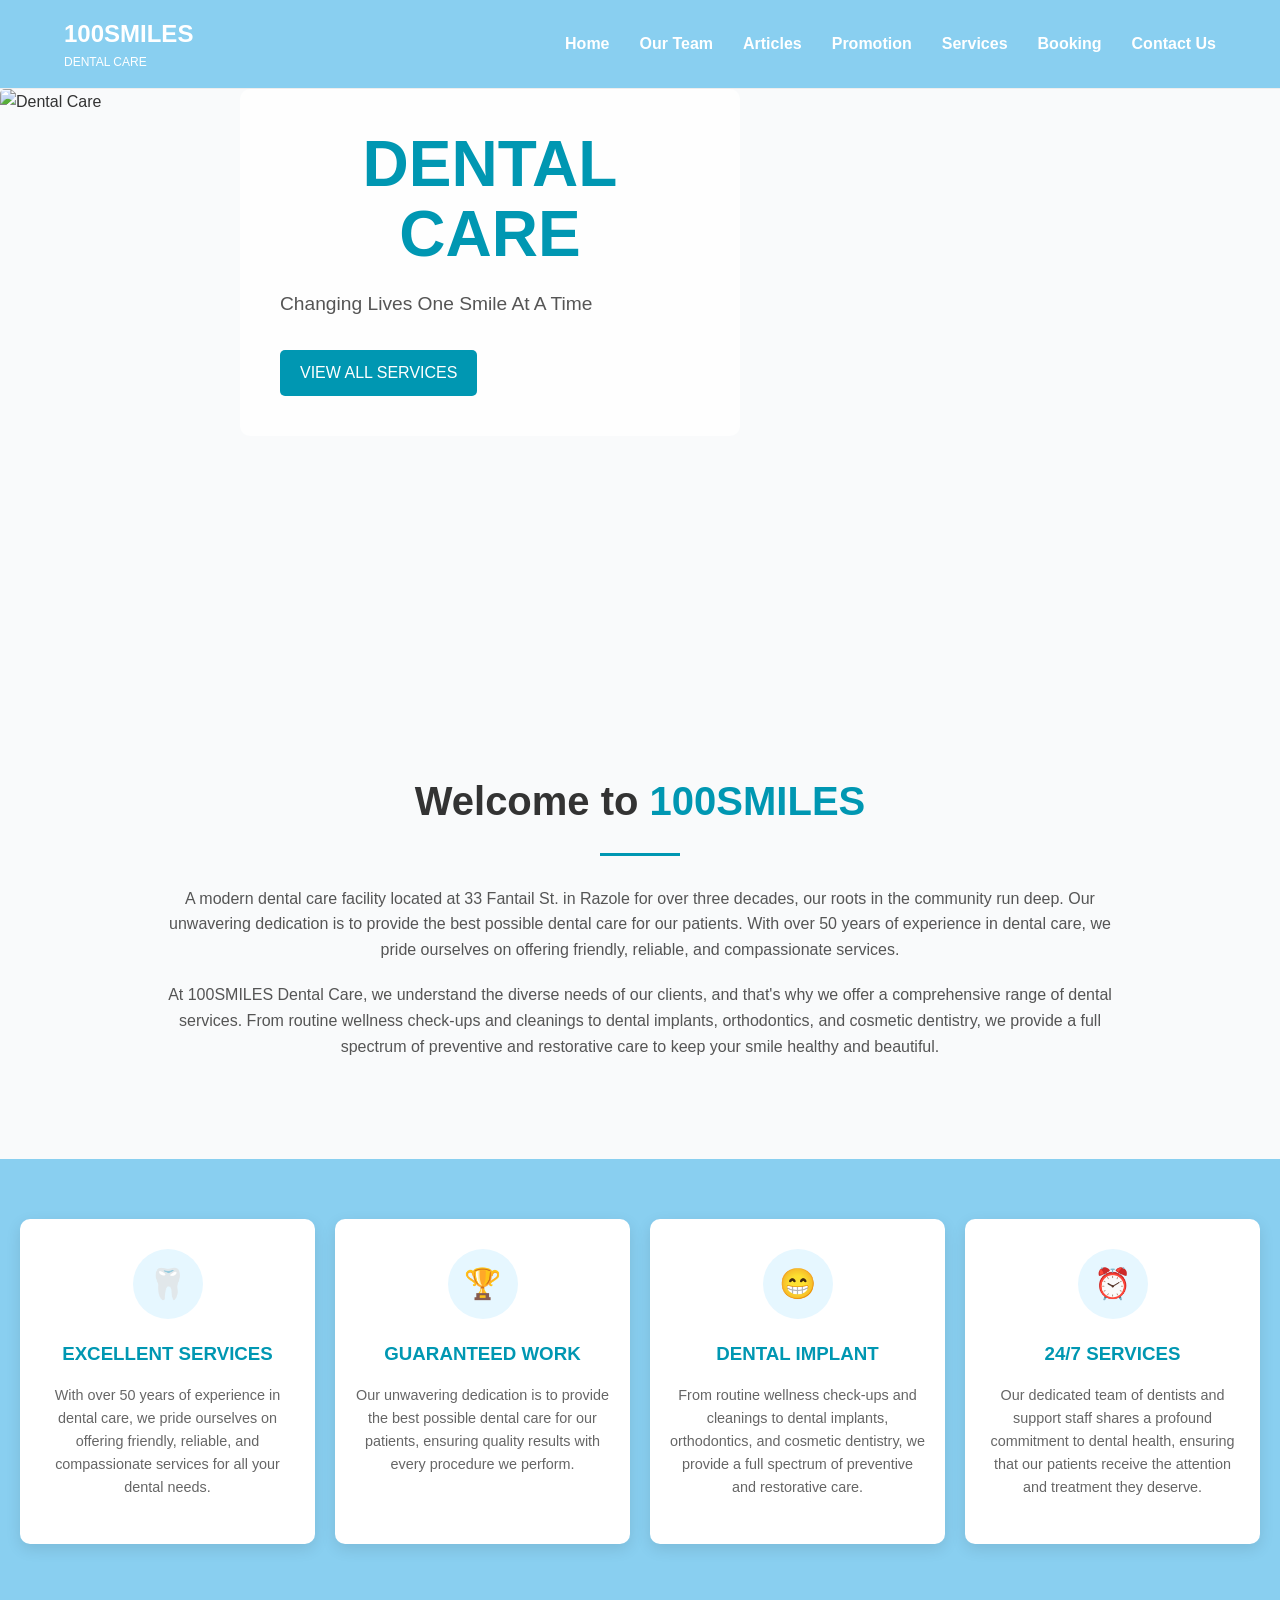
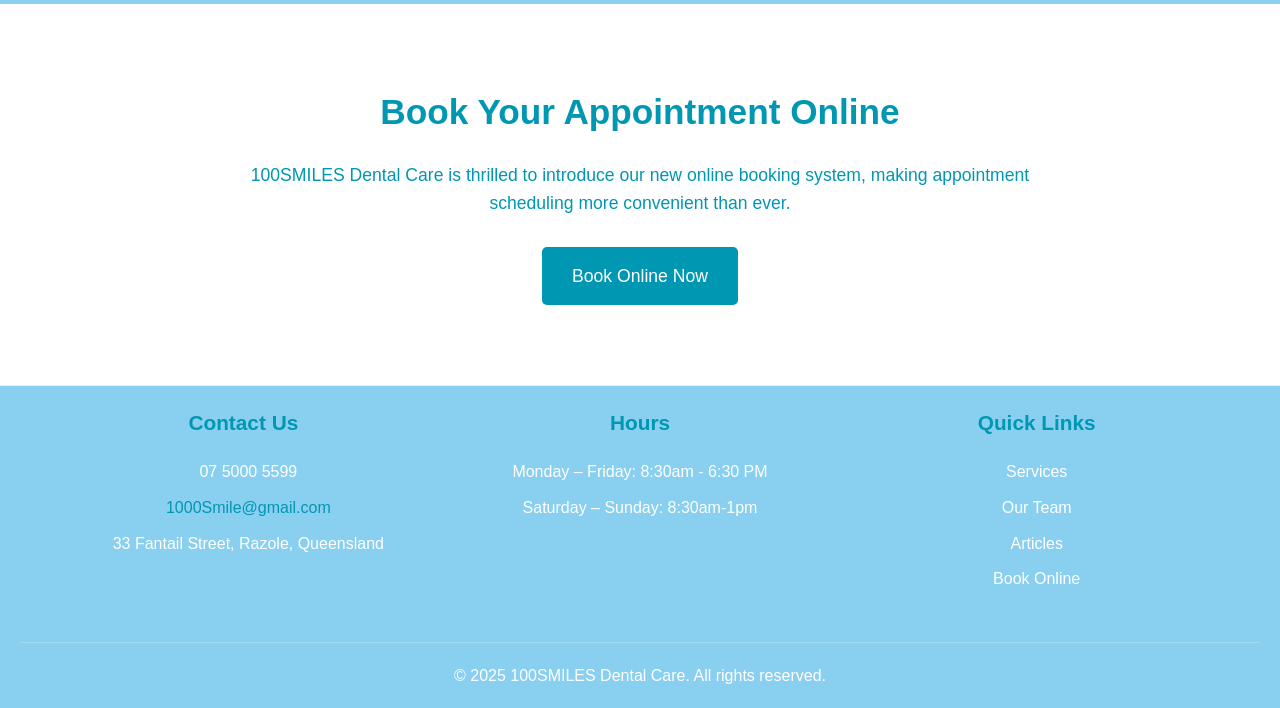
==== index.html @ 525a728b "Add files via upload" ====
<!DOCTYPE html>
<html lang="en">

<head>
    <meta charset="UTF-8">
    <meta name="viewport" content="width=device-width, initial-scale=1.0">
    <title>100SMILES Dental Care</title>
    <link rel="stylesheet" href="./CSS/styles.css">
    <script src="./Java/script.js" defer></script>
</head>

<body>

    <header>
        <nav class="main-nav">
            <div class="logo">
                <h2>100SMILES</h2>
                <p>DENTAL CARE</p>
            </div>
            <ul class="nav-links">
                <li><a href="index.html">Home</a></li>
                <li><a href="team.html">Our Team</a></li>
                <li><a href="articles.html">Articles</a></li>
                <li><a href="promotion.html">Promotion</a></li>
                <li><a href="services.html">Services</a></li>
                <li><a href="booking.html">Booking</a></li>
                <li><a href="contact.html">Contact Us</a></li>
            </ul>
            <div class="hamburger">
                <span></span>
                <span></span>
                <span></span>
            </div>
        </nav>


        <div class="mobile-menu">
            <ul>
                <li><a href="index.html">Home</a></li>
                <li><a href="team.html">Our Team</a></li>
                <li><a href="articles.html">Articles</a></li>
                <li><a href="promotion.html">Promotion</a></li>
                <li><a href="services.html">Services</a></li>
                <li><a href="booking.html">Booking</a></li>
                <li><a href="contact.html">Contact Us</a></li>
            </ul>
        </div>


        <div class="overlay"></div>
    </header>


    <section class="hero">
        <div class="hero-image">
            <img src="./Images/Images/homepage.jpeg" alt="Dental Care">
        </div>
        <div class="hero-content">
            <div class="hero-text">
                <h2>DENTAL<br>CARE</h2>
                <p>Changing Lives One Smile At A Time</p>
                <a href="services.html" class="btn">VIEW ALL SERVICES</a>
            </div>
        </div>
    </section>

    <section class="welcome">
        <h2>Welcome to <span>100SMILES</span></h2>
        <div class="divider"></div>
        <p>A modern dental care facility located at 33 Fantail St. in Razole for over three decades, our roots in the
            community run deep. Our unwavering dedication is to provide the best possible dental care for our patients.
            With over 50 years of experience in dental care, we pride ourselves on offering friendly, reliable, and
            compassionate services.</p>
        <p>At 100SMILES Dental Care, we understand the diverse needs of our clients, and that's why we offer a
            comprehensive range of dental services. From routine wellness check-ups and cleanings to dental implants,
            orthodontics, and cosmetic dentistry, we provide a full spectrum of preventive and restorative care to keep
            your smile healthy and beautiful.</p>
    </section>


    <section class="services">
        <div class="service-box">
            <div class="icon-container">
                <span class="unicode-icon">🦷</span>
            </div>
            <h3>EXCELLENT SERVICES</h3>
            <p>With over 50 years of experience in dental care, we pride ourselves on offering friendly, reliable, and
                compassionate services for all your dental needs.</p>
        </div>
        <div class="service-box">
            <div class="icon-container">
                <span class="unicode-icon">🏆</span>
            </div>
            <h3>GUARANTEED WORK</h3>
            <p>Our unwavering dedication is to provide the best possible dental care for our patients, ensuring quality
                results with every procedure we perform.</p>
        </div>
        <div class="service-box">
            <div class="icon-container">
                <span class="unicode-icon">😁</span>
            </div>
            <h3>DENTAL IMPLANT</h3>
            <p>From routine wellness check-ups and cleanings to dental implants, orthodontics, and cosmetic dentistry,
                we provide a full spectrum of preventive and restorative care.</p>
        </div>
        <div class="service-box">
            <div class="icon-container">
                <span class="unicode-icon">⏰</span>
            </div>
            <h3>24/7 SERVICES</h3>
            <p>Our dedicated team of dentists and support staff shares a profound commitment to dental health, ensuring
                that our patients receive the attention and treatment they deserve.</p>
        </div>
    </section>



    <section class="cta">
        <h2>Book Your Appointment Online</h2>
        <p>100SMILES Dental Care is thrilled to introduce our new online booking system, making appointment scheduling
            more convenient than ever.</p>
        <a href="booking.html" class="btn cta-btn">Book Online Now</a>
    </section>


    <footer>
        <div class="footer-content">
            <div class="contact-info">
                <h3>Contact Us</h3>
                <p><span class="unicode-icon"></span> 07 5000 5599</p>
                <p><span class="unicode-icon"></span> <a href="/cdn-cgi/l/email-protection" class="__cf_email__"
                        data-cfemail="5233363f3b3c12636262213f3b3e372136373c26333e313320377c313d3f7c3327">1000Smile@gmail.com</a>
                </p>
                <p><span class="unicode-icon"></span> 33 Fantail Street, Razole, Queensland</p>
            </div>
            <div class="hours">
                <h3>Hours</h3>
                <p>Monday – Friday: 8:30am - 6:30 PM</p>
                <p>Saturday – Sunday: 8:30am-1pm</p>
            </div>
            <div class="quick-links">
                <h3>Quick Links</h3>
                <ul>
                    <li><a href="services.html">Services</a></li>
                    <li><a href="team.html">Our Team</a></li>
                    <li><a href="articles.html">Articles</a></li>
                    <li><a href="booking.html">Book Online</a></li>
                </ul>
            </div>
        </div>
        <div class="copyright">
            <p>&copy; 2025 100SMILES Dental Care. All rights reserved.</p>
        </div>
    </footer>
    <script data-cfasync="false" src="/cdn-cgi/scripts/5c5dd728/cloudflare-static/email-decode.min.js"></script>
</body>

</html>
---- CSS/styles.css ----
/* Global Styles */
* {
    margin: 0;
    padding: 0;
    box-sizing: border-box;
    font-family: "Arial", sans-serif;
}

body {
    line-height: 1.6;
    color: #333;
    background-color: #f9fafb;
    min-height: 100vh;
    display: flex;
    flex-direction: column;
}

main {
    flex: 1;
    padding: 20px;
}

.container {
    max-width: 1200px;
    margin: 0 auto;
    padding: 0 20px;
}

a {
    text-decoration: none;
    color: #0097b2;
    transition: color 0.3s ease;
}

a:hover {
    color: #006d80;
}

h1,
h2,
h3,
h4,
h5,
h6 {
    margin-bottom: 15px;
    color: #0097b2;
    text-align: center;
}

p {
    margin-bottom: 15px;
}

ul {
    list-style-type: none;
}

img {
    max-width: 100%;
    height: auto;
    border-radius: 5px;
}

/* Navigation */
.main-nav {
    display: flex;
    justify-content: space-between;
    align-items: center;
    padding: 15px 5%;
    border-bottom: 1px solid #eee;
    background-color: #89cff0;
    position: relative;
}

.logo {
    display: flex;
    flex-direction: column;
    align-items: flex-start;
}

.logo h2 {
    font-size: 24px;
    margin-bottom: 0;
    color: white;
}

.logo p {
    font-size: 12px;
    margin-bottom: 0;
    color: white;
}

.nav-links {
    display: flex;
}

.nav-links li {
    margin-left: 30px;
}

.nav-links a {
    color: white;
    font-weight: 500;
    transition: color 0.3s;
    font-weight: bolder;
}

.nav-links a:hover,
.nav-links a.active {
    color: #033f63;
}

/* Hamburger Menu */
.hamburger {
    display: none;
    cursor: pointer;
    width: 30px;
    height: 20px;
    position: relative;
    z-index: 100;
}

.hamburger span {
    display: block;
    position: absolute;
    height: 3px;
    width: 100%;
    background: white;
    border-radius: 3px;
    opacity: 1;
    left: 0;
    transform: rotate(0deg);
    transition: .25s ease-in-out;
}

.hamburger span:nth-child(1) {
    top: 0px;
}

.hamburger span:nth-child(2) {
    top: 8px;
}

.hamburger span:nth-child(3) {
    top: 16px;
}

.hamburger.open span:nth-child(1) {
    top: 8px;
    transform: rotate(135deg);
}

.hamburger.open span:nth-child(2) {
    opacity: 0;
    left: -60px;
}

.hamburger.open span:nth-child(3) {
    top: 8px;
    transform: rotate(-135deg);
}

/* Mobile Menu */
.mobile-menu {
    position: fixed;
    top: 0;
    right: -100%;
    width: 80%;
    max-width: 300px;
    height: 100%;
    background-color: #89cff0;
    z-index: 99;
    padding-top: 70px;
    transition: right 0.3s ease-in-out;
    box-shadow: -5px 0 15px rgba(0, 0, 0, 0.1);
    overflow-y: auto;
}

.mobile-menu.open {
    right: 0;
}

.mobile-menu ul {
    display: flex;
    flex-direction: column;
    padding: 20px;
}

.mobile-menu li {
    margin: 15px 0;
}

.mobile-menu a {
    color: white;
    font-size: 18px;
    font-weight: 500;
    display: block;
    padding: 10px 0;
    border-bottom: 1px solid rgba(255, 255, 255, 0.2);
}

.mobile-menu a:hover,
.mobile-menu a.active {
    color: #033f63;
}

.overlay {
    position: fixed;
    top: 0;
    left: 0;
    width: 100%;
    height: 100%;
    background-color: rgba(0, 0, 0, 0.5);
    z-index: 98;
    display: none;
}

.overlay.open {
    display: block;
}

/* Footer */
footer {
    text-align: center;
    padding: 20px;
    background-color: #89cff0;
    border-top: 1px solid #eee;
}

footer p {
    margin-bottom: 0;
    color: white;
}

/* Buttons */
.btn,
.cta-button,
.book-btn,
.schedule-btn,
.book-online-btn,
.primary-btn,
.secondary-btn,
.submit-btn,
.close-success-btn {
    display: inline-block;
    background-color: #0097b2;
    color: white;
    padding: 10px 20px;
    border-radius: 5px;
    font-weight: 500;
    transition: background-color 0.3s, color 0.3s;
    cursor: pointer;
    text-decoration: none;
}

.btn:hover,
.cta-button:hover,
.book-btn:hover,
.schedule-btn:hover,
.book-online-btn:hover,
.primary-btn:hover,
.submit-btn:hover,
.close-success-btn:hover {
    background-color: #006d80;
    color: white;
}

.btn-secondary,
.secondary-btn {
    background-color: white;
    color: #0097b2;
    border: 1px solid #0097b2;
}

.btn-secondary:hover,
.secondary-btn:hover {
    background-color: #f0f9fb;
}

/* Hero Sections */
.hero-section {
    background-color: #1e2a3a;
    color: white;
    padding: 80px 20px;
    text-align: center;
    position: relative;
}

.hero-content {
    max-width: 800px;
    margin: 0 auto;
}

.hero-content h1 {
    font-size: 36px;
    margin-bottom: 20px;
    color: white;
}

.special-offer {
    font-size: 18px;
    margin-bottom: 30px;
}

/* Hero with Image */
.hero {
    position: relative;
    width: 100%;
    height: 600px;
    overflow: hidden;
}

.hero-image {
    position: absolute;
    top: 0;
    left: 0;
    width: 100%;
    height: 100%;
    z-index: 1;
}

.hero-image img {
    width: 100%;
    height: 100%;
    object-fit: cover;
}

.hero-overlay {
    position: absolute;
    top: 0;
    left: 0;
    width: 100%;
    height: 100%;
    background: linear-gradient(to right, rgba(42, 118, 153, 0.7), rgba(42, 118, 153, 0.7));
    z-index: 2;
    display: flex;
    align-items: center;
}

.hero-text {
    background-color: rgba(255, 255, 255, 0.8);
    padding: 40px;
    border-radius: 10px;
    max-width: 500px;
}

.hero-text h2 {
    font-size: 4rem;
    color: #0097b2;
    line-height: 1.1;
    margin-bottom: 20px;
}

.hero-text p {
    font-size: 1.2rem;
    color: #555;
    margin-bottom: 30px;
}

/* Services Section */
.services-section {
    max-width: 1200px;
    margin: 60px auto;
    padding: 0 20px;
}

.services-section h2 {
    font-size: 32px;
    margin-bottom: 40px;
}

.services-grid {
    display: grid;
    grid-template-columns: repeat(auto-fill, minmax(350px, 1fr));
    gap: 30px;
}

.service-card {
    background-color: #f9f9f9;
    border-radius: 10px;
    padding: 25px;
    box-shadow: 0 3px 10px rgba(0, 0, 0, 0.1);
}

.service-card h3 {
    font-size: 22px;
    color: #0097b2;
    margin-bottom: 15px;
    text-align: left;
}

.service-card ul {
    list-style-type: none;
}

.service-card li {
    margin-bottom: 10px;
    position: relative;
    padding-left: 20px;
}

.service-card li:before {
    content: "•";
    color: #0097b2;
    position: absolute;
    left: 0;
}

.learn-more {
    display: inline-block;
    margin-top: 15px;
    color: #0097b2;
    font-weight: 500;
}

.learn-more:hover {
    text-decoration: underline;
}

/* Services Boxes */
.services {
    display: flex;
    flex-wrap: wrap;
    justify-content: center;
    gap: 20px;
    padding: 60px 20px;
    background-color: #89cff0;
}

.service-box {
    flex: 1;
    min-width: 250px;
    max-width: 300px;
    background-color: white;
    padding: 30px 20px;
    border-radius: 10px;
    text-align: center;
    box-shadow: 0 5px 15px rgba(0, 0, 0, 0.1);
    transition: transform 0.3s;
}

.service-box:hover {
    transform: translateY(-10px);
}

.icon-container {
    width: 70px;
    height: 70px;
    background-color: #e6f7ff;
    border-radius: 50%;
    display: flex;
    align-items: center;
    justify-content: center;
    margin: 0 auto 20px;
}

.service-box h3 {
    color: #0097b2;
    margin-bottom: 15px;
}

.service-box p {
    color: #666;
    font-size: 0.9rem;
}

/* Appointment Section */
.appointment-section {
    background-color: #1e2a3a;
    color: white;
    padding: 60px 20px;
    text-align: center;
    margin-top: 60px;
}

.appointment-section h2 {
    font-size: 32px;
    color: white;
    margin-bottom: 15px;
}

.appointment-section p {
    font-size: 18px;
    margin-bottom: 30px;
}

/* CTA Section */
.cta-section {
    background-color: #f8f9fa;
    padding: 60px 20px;
    text-align: center;
}

.cta-section p {
    max-width: 700px;
    margin: 0 auto 30px;
    color: #555;
    text-align: center;
    font-style: oblique;
}

.cta {
    padding: 80px 20px;
    background-color: white;
    text-align: center;
    color: #0097b2;
}

.cta h2 {
    font-size: 2.2rem;
    margin-bottom: 20px;
}

.cta p {
    max-width: 800px;
    margin: 0 auto 30px;
    font-size: 1.1rem;
}

.cta-btn {
    background-color: #0097b2;
    color: white;
    padding: 15px 30px;
    font-size: 1.1rem;
}

/* Welcome Section */
.welcome {
    padding: 80px 20px;
    max-width: 1000px;
    margin: 0 auto;
    text-align: center;
}

.welcome h2 {
    font-size: 2.5rem;
    color: #333;
    margin-bottom: 20px;
}

.welcome span {
    color: #0097b2;
}

.divider {
    width: 80px;
    height: 3px;
    background-color: #0097b2;
    margin: 0 auto 30px;
}

.welcome p {
    color: #555;
    margin-bottom: 20px;
}

/* Contact Page Styles */
.contact-page {
    background-color: #f9f9f9;
}

.contact-container {
    max-width: 1200px;
    margin: 0 auto;
    padding: 40px 20px;
}

.contact-container h1 {
    font-size: 32px;
    margin-bottom: 30px;
    color: #333;
}

.contact-content {
    display: flex;
    flex-wrap: wrap;
    gap: 30px;
    margin-bottom: 40px;
}

.contact-box {
    flex: 1;
    min-width: 300px;
    background-color: #fff;
    border-radius: 8px;
    padding: 25px;
    box-shadow: 0 2px 10px rgba(0, 0, 0, 0.05);
}

.contact-box h2 {
    font-size: 22px;
    color: #333;
    margin-bottom: 20px;
    text-align: left;
    border-bottom: 1px solid #eee;
    padding-bottom: 10px;
}

.contact-details li {
    display: flex;
    margin-bottom: 20px;
    align-items: flex-start;
}

.contact-details i {
    font-size: 18px;
    color: #0097b2;
    margin-right: 15px;
    margin-top: 3px;
}

.contact-details strong {
    display: block;
    font-weight: 600;
    margin-bottom: 5px;
}

.contact-details p {
    margin-bottom: 0;
}

.hours-list {
    margin-bottom: 30px;
}

.hours-item {
    display: flex;
    justify-content: space-between;
    margin-bottom: 10px;
    padding-bottom: 10px;
    border-bottom: 1px dashed #eee;
}

.hours-item:last-child {
    border-bottom: none;
}

.online-booking {
    margin-top: 30px;
    padding-top: 20px;
    border-top: 1px solid #eee;
}

.online-booking h3 {
    font-size: 18px;
    color: #333;
    text-align: left;
    margin-bottom: 10px;
}

.map-container {
    border-radius: 8px;
    overflow: hidden;
    box-shadow: 0 2px 10px rgba(0, 0, 0, 0.05);
}

/* New Promotions Page Styles */
.promotions-container {
    max-width: 1200px;
    margin: 0 auto;
    padding: 40px 20px;
    background-color: #f9fafb;
}

/* Promotions Intro */
.promotions-intro {
    text-align: center;
    max-width: 800px;
    margin: 0 auto 30px;
    line-height: 1.6;
}

.promotions-intro h1 {
    font-size: 2rem;
    color: #0097b2;
    margin-bottom: 15px;
    font-weight: 600;
}

.promotions-intro p {
    color: #555;
    font-size: 1rem;
    margin-bottom: 0;
}

/* Special Banner */
.special-banner {
    background-color: #4a9cc9;
    color: white;
    text-align: center;
    padding: 15px;
    margin-bottom: 30px;
    border-radius: 5px;
}

.special-banner h3 {
    color: white;
    margin-bottom: 5px;
    font-size: 1.2rem;
    font-weight: 600;
}

.special-banner p {
    margin-bottom: 0;
    font-size: 1rem;
}

/* Featured Promotion */
.featured-promo {
    display: flex;
    background-color: white;
    border-radius: 8px;
    overflow: hidden;
    box-shadow: 0 2px 8px rgba(0, 0, 0, 0.1);
    margin-bottom: 40px;
}

.featured-promo-image {
    flex: 0 0 40%;
    overflow: hidden;
}

.featured-promo-image img {
    width: 100%;
    height: 100%;
    object-fit: cover;
    border-radius: 0;
}

.featured-promo-content {
    flex: 1;
    padding: 30px;
}

.featured-promo-content h3 {
    color: #0097b2;
    font-size: 1.5rem;
    margin-bottom: 10px;
    text-align: left;
    font-weight: 600;
}

.featured-promo-date {
    color: #0097b2;
    font-size: 1.1rem;
    margin-bottom: 15px;
    font-weight: 500;
}

.featured-promo-description {
    color: #444;
    margin-bottom: 20px;
}

.featured-promo-details h4 {
    color: #333;
    font-size: 1rem;
    margin-bottom: 10px;
    text-align: left;
    font-weight: 600;
}

.featured-promo-details ul {
    list-style-type: disc;
    padding-left: 20px;
    margin-bottom: 20px;
}

.featured-promo-details li {
    margin-bottom: 8px;
    color: #444;
}

/* Promotion Cards Grid */
.promo-cards-grid {
    display: grid;
    grid-template-columns: repeat(3, 1fr);
    gap: 20px;
    margin-bottom: 40px;
}

.promo-card {
    background-color: white;
    border-radius: 8px;
    overflow: hidden;
    box-shadow: 0 2px 8px rgba(0, 0, 0, 0.1);
    height: 100%;
    display: flex;
    flex-direction: column;
}

.promo-card-content {
    padding: 20px;
    display: flex;
    flex-direction: column;
    height: 100%;
}

.promo-card h3 {
    color: #0097b2;
    font-size: 1.2rem;
    margin-bottom: 10px;
    text-align: left;
    font-weight: 600;
}

.promo-highlight {
    color: #0097b2;
    font-size: 1.1rem;
    margin-bottom: 15px;
    font-weight: 500;
}

.promo-details {
    flex-grow: 1;
    margin-bottom: 15px;
}

.promo-details p {
    color: #444;
    margin-bottom: 10px;
    font-size: 0.95rem;
}

.promo-details ul {
    list-style-type: disc;
    padding-left: 20px;
    margin-bottom: 15px;
}

.promo-details li {
    margin-bottom: 5px;
    color: #444;
    font-size: 0.95rem;
}

.promo-button {
    display: inline-block;
    background-color: #4a9cc9;
    color: white;
    padding: 10px 20px;
    border-radius: 5px;
    text-decoration: none;
    font-weight: 500;
    transition: background-color 0.3s;
    text-align: center;
    margin-bottom: 10px;
}

.promo-button:hover {
    background-color: #3a7ca9;
}

.promo-disclaimer {
    color: #777;
    font-size: 0.8rem;
    font-style: italic;
    margin-bottom: 0;
}

/* Technologies Section */
.technologies-section {
    background-color: #f0f9fb;
    padding: 40px;
    border-radius: 8px;
    margin-bottom: 40px;
}

.technologies-section h2 {
    color: #0097b2;
    font-size: 1.5rem;
    margin-bottom: 15px;
    font-weight: 600;
}

.technologies-section>p {
    color: #444;
    text-align: center;
    max-width: 800px;
    margin: 0 auto 30px;
}

.tech-cards-grid {
    display: grid;
    grid-template-columns: repeat(3, 1fr);
    gap: 20px;
    margin-bottom: 30px;
}

.tech-card {
    background-color: white;
    border-radius: 8px;
    overflow: hidden;
    box-shadow: 0 2px 8px rgba(0, 0, 0, 0.1);
    height: 100%;
}

.tech-image {
    height: 180px;
    overflow: hidden;
}

.tech-image img {
    width: 100%;
    height: 100%;
    object-fit: cover;
    border-radius: 0;
}

.tech-card h3 {
    color: #0097b2;
    font-size: 1.1rem;
    margin: 15px 15px 10px;
    text-align: left;
    font-weight: 600;
}

.tech-card p {
    color: #444;
    font-size: 0.9rem;
    padding: 0 15px 15px;
    margin-bottom: 0;
}

.tech-button-container {
    text-align: center;
}

/* Questions Section */
.questions-section {
    background-color: white;
    padding: 30px;
    border-radius: 8px;
    box-shadow: 0 2px 8px rgba(0, 0, 0, 0.1);
}

.questions-section h2 {
    color: #0097b2;
    font-size: 1.5rem;
    margin-bottom: 20px;
    font-weight: 600;
}

.contact-info-grid {
    display: grid;
    grid-template-columns: repeat(2, 1fr);
    gap: 20px;
}

.contact-info-item h4 {
    color: #333;
    font-size: 1rem;
    margin-bottom: 5px;
    text-align: left;
    font-weight: 600;
}

.contact-info-item p {
    color: #444;
    margin-bottom: 5px;
}

/* Responsive Design */
@media (max-width: 992px) {
    .featured-promo {
        flex-direction: column;
    }

    .featured-promo-image {
        height: 250px;
    }

    .promo-cards-grid {
        grid-template-columns: repeat(2, 1fr);
    }

    .tech-cards-grid {
        grid-template-columns: repeat(2, 1fr);
    }
}

@media (max-width: 768px) {
    .promo-cards-grid {
        grid-template-columns: 1fr;
    }

    .tech-cards-grid {
        grid-template-columns: 1fr;
    }

    .contact-info-grid {
        grid-template-columns: 1fr;
    }
}

@media (max-width: 576px) {
    .promotions-container {
        padding: 20px 15px;
    }

    .featured-promo-content {
        padding: 20px;
    }

    .technologies-section {
        padding: 20px;
    }

    .questions-section {
        padding: 20px;
    }
}

/* Tech Section */
.tech-section {
    background-color: #f0f9fb;
    padding: 60px 20px;
    margin: 50px 0;
    text-align: center;
    border-radius: 15px;
}

.tech-container {
    max-width: 1200px;
    margin: 0 auto;
    padding: 0;
}

.tech-container h2 {
    font-size: 2rem;
    color: #0097b2;
    margin-bottom: 20px;
    position: relative;
    padding-bottom: 15px;
    display: inline-block;
}

.tech-container h2:after {
    content: "";
    position: absolute;
    bottom: 0;
    left: 50%;
    transform: translateX(-50%);
    width: 70px;
    height: 3px;
    background-color: #0097b2;
}

.tech-container>p {
    max-width: 800px;
    margin: 0 auto 40px;
    color: #555;
    font-size: 1.1rem;
}

.tech-grid {
    display: grid;
    grid-template-columns: repeat(3, 1fr);
    gap: 30px;
    margin-bottom: 40px;
}

.tech-item {
    background-color: white;
    padding: 30px;
    border-radius: 15px;
    box-shadow: 0 5px 15px rgba(0, 0, 0, 0.08);
    transition: transform 0.3s ease, box-shadow 0.3s ease;
    text-align: left;
}

.tech-item:hover {
    transform: translateY(-8px);
    box-shadow: 0 12px 25px rgba(0, 0, 0, 0.12);
}

.tech-image {
    margin-bottom: 20px;
    height: 200px;
    overflow: hidden;
    border-radius: 10px;
}

.tech-image img {
    width: 100%;
    height: 100%;
    object-fit: cover;
    transition: transform 0.5s ease;
}

.tech-item:hover .tech-image img {
    transform: scale(1.05);
}

.tech-item h3 {
    color: #0097b2;
    margin-bottom: 15px;
    font-size: 1.3rem;
    text-align: left;
}

.tech-item p {
    color: #444;
    line-height: 1.6;
}

/* Team Page Styles */
.team-header {
    text-align: center;
    margin-bottom: 40px;
    padding: 20px;
}

.team-header h1 {
    font-size: 36px;
    margin-bottom: 20px;
    color: #000;
    font-weight: bold;
}

.team-header p {
    max-width: 800px;
    margin: 0 auto;
    color: #555;
    line-height: 1.8;
}

.team-grid {
    display: grid;
    grid-template-columns: repeat(auto-fill, minmax(300px, 1fr));
    gap: 30px;
    margin-top: 40px;
}

.team-card {
    background-color: #f9f9f9;
    border-radius: 10px;
    overflow: hidden;
    box-shadow: 0 3px 10px rgba(0, 0, 0, 0.1);
    transition: transform 0.3s ease, box-shadow 0.3s ease;
    display: flex;
    flex-direction: column;
    height: 100%;
}

.team-card:hover {
    transform: translateY(-5px);
    box-shadow: 0 5px 15px rgba(0, 0, 0, 0.2);
}

.team-image {
    height: 250px;
    overflow: hidden;
}

.team-image img {
    width: 100%;
    height: 100%;
    object-fit: cover;
    transition: transform 0.5s ease;
}

.team-card:hover .team-image img {
    transform: scale(1.05);
}

.team-content {
    padding: 20px;
    flex-grow: 1;
    display: flex;
    flex-direction: column;
}

.team-content h3 {
    font-size: 20px;
    margin-bottom: 5px;
    color: #0097b2;
    text-align: left;
}

.team-content h4 {
    font-size: 16px;
    color: #555;
    margin-bottom: 15px;
    font-weight: normal;
    text-align: left;
}

.team-content p {
    font-size: 14px;
    color: #666;
    line-height: 1.6;
    flex-grow: 1;
}

/* Articles Page Styles */
.featured-articles {
    padding: 60px 0;
}

.featured-articles h2 {
    font-size: 2rem;
    margin-bottom: 40px;
    text-align: center;
}

.articles-grid {
    display: grid;
    grid-template-columns: repeat(auto-fill, minmax(280px, 1fr));
    gap: 30px;
}

.article-card {
    background: white;
    border-radius: 10px;
    overflow: hidden;
    box-shadow: 0 5px 15px rgba(0, 0, 0, 0.05);
    transition: transform 0.3s ease, box-shadow 0.3s ease;
}

.article-card:hover {
    transform: translateY(-5px);
    box-shadow: 0 10px 25px rgba(0, 0, 0, 0.1);
}

.article-image {
    height: 200px;
    overflow: hidden;
}

.article-image img {
    width: 100%;
    height: 100%;
    object-fit: cover;
    transition: transform 0.5s ease;
}

.article-card:hover .article-image img {
    transform: scale(1.05);
}

.article-content {
    padding: 20px;
}

.article-content h3 {
    font-size: 1.2rem;
    margin-bottom: 10px;
    color: #0097b2;
}

.article-content p {
    color: #666;
    margin-bottom: 15px;
}

.read-more {
    font-weight: 600;
    display: inline-flex;
    align-items: center;
    color: #0097b2;
}

.read-more i {
    margin-left: 5px;
    transition: transform 0.3s ease;
}

.read-more:hover i {
    transform: translateX(5px);
}

/* Newsletter Section */
.newsletter {
    background-color: #f0f4ff;
    padding: 60px 0;
}

.newsletter-content {
    max-width: 600px;
    margin: 0 auto;
    text-align: center;
}

.newsletter-content i {
    font-size: 3rem;
    color: #0097b2;
    margin-bottom: 20px;
}

.newsletter-content h2 {
    font-size: 2rem;
    margin-bottom: 15px;
}

.newsletter-content p {
    margin-bottom: 25px;
    color: #666;
}

.newsletter-form {
    display: flex;
    max-width: 500px;
    margin: 0 auto;
}

.newsletter-form input {
    flex: 1;
    padding: 12px 15px;
    border: 1px solid #ddd;
    border-radius: 50px 0 0 50px;
    font-size: 1rem;
    outline: none;
}

.newsletter-form button {
    border-radius: 0 50px 50px 0;
    padding: 0 25px;
    border: none;
    cursor: pointer;
}

/* Booking Page Styles */
.booking-container {
    max-width: 1200px;
    margin: 0 auto;
    padding: 40px 20px;
}

.booking-header {
    text-align: center;
    margin-bottom: 40px;
}

.booking-header h1 {
    font-size: 32px;
    margin-bottom: 10px;
}

.booking-content {
    display: flex;
    flex-wrap: wrap;
    gap: 30px;
}

.booking-info {
    flex: 1;
    min-width: 300px;
}

.booking-info h2 {
    font-size: 24px;
    margin-bottom: 20px;
    text-align: left;
}

.booking-info ul {
    margin-bottom: 30px;
}

.booking-info li {
    margin-bottom: 10px;
}

.booking-announcement {
    background-color: #f0f9fb;
    padding: 20px;
    border-radius: 8px;
    margin-bottom: 30px;
}

.booking-announcement h3 {
    font-size: 18px;
    margin-bottom: 10px;
    text-align: left;
}

.booking-contact {
    margin-top: 30px;
}

.booking-contact h3 {
    font-size: 18px;
    margin-bottom: 10px;
    text-align: left;
}

.booking-form {
    flex: 2;
    min-width: 400px;
    background-color: #f9f9f9;
    padding: 30px;
    border-radius: 8px;
}

.form-group {
    margin-bottom: 20px;
}

.form-group label {
    display: block;
    margin-bottom: 8px;
    font-weight: 600;
}

.form-group input,
.form-group select,
.form-group textarea {
    width: 100%;
    padding: 10px;
    border: 1px solid #ddd;
    border-radius: 4px;
    font-size: 16px;
}

.form-group textarea {
    resize: vertical;
    min-height: 100px;
}

.form-row {
    display: flex;
    gap: 20px;
}

.form-row .form-group {
    flex: 1;
}

.checkbox-group {
    display: flex;
    align-items: center;
}

.checkbox-group input {
    width: auto;
    margin-right: 10px;
}

.checkbox-group label {
    margin-bottom: 0;
}

.form-note {
    font-size: 14px;
    color: #666;
    margin-top: 20px;
}

.discount-note {
    font-weight: bold;
    color: #0097b2;
    margin-top: 10px;
}

.success-message {
    position: fixed;
    top: 0;
    left: 0;
    width: 100%;
    height: 100%;
    background-color: rgba(0, 0, 0, 0.5);
    display: flex;
    align-items: center;
    justify-content: center;
    z-index: 1000;
    display: none;
}

.success-content {
    background-color: white;
    padding: 40px;
    border-radius: 10px;
    max-width: 500px;
    text-align: center;
}

.success-icon {
    width: 80px;
    height: 80px;
    background-color: #4caf50;
    color: white;
    border-radius: 50%;
    display: flex;
    align-items: center;
    justify-content: center;
    font-size: 40px;
    margin: 0 auto 20px;
}

.success-title {
    font-size: 24px;
    margin-bottom: 20px;
}

.success-details {
    margin-top: 20px;
    color: #666;
}

.discount-reminder {
    font-weight: bold;
    color: #0097b2;
    margin: 20px 0;
}

/* Confirmation Page Styles */
.confirmation-container {
    max-width: 800px;
    margin: 0 auto;
    padding: 40px 20px;
}

.confirmation-card {
    background-color: white;
    border-radius: 10px;
    box-shadow: 0 3px 15px rgba(0, 0, 0, 0.1);
    padding: 40px;
    text-align: center;
}

.confirmation-icon {
    width: 100px;
    height: 100px;
    background-color: #4caf50;
    color: white;
    border-radius: 50%;
    display: flex;
    align-items: center;
    justify-content: center;
    font-size: 50px;
    margin: 0 auto 30px;
}

.confirmation-title {
    color: #0097b2;
    font-size: 28px;
    margin-bottom: 20px;
}

.confirmation-message {
    color: #555;
    font-size: 18px;
    margin-bottom: 30px;
    line-height: 1.6;
}

.confirmation-details {
    background-color: #f9f9f9;
    border-radius: 8px;
    padding: 20px;
    margin-bottom: 30px;
    text-align: left;
}

.confirmation-details h3 {
    color: #0097b2;
    margin-bottom: 15px;
    text-align: left;
}

.detail-item {
    display: flex;
    margin-bottom: 10px;
}

.detail-label {
    font-weight: 600;
    width: 150px;
    color: #333;
}

.detail-value {
    flex: 1;
    color: #555;
}

.confirmation-note {
    background-color: #e6f7ff;
    border-left: 4px solid #0097b2;
    padding: 15px;
    margin: 30px 0;
    text-align: left;
    border-radius: 0 5px 5px 0;
}

.confirmation-note h3 {
    color: #0097b2;
    margin-bottom: 10px;
    text-align: left;
}

.button-group {
    display: flex;
    gap: 15px;
    justify-content: center;
    margin-top: 30px;
}

.print-btn {
    display: inline-flex;
    align-items: center;
    gap: 8px;
    margin-top: 20px;
    color: #0097b2;
    font-size: 14px;
    cursor: pointer;
    border: none;
    background: none;
}

.print-btn:hover {
    text-decoration: underline;
}

/* Features Section */
.features {
    padding: 60px 5%;
    background-color: #f9f9f9;
}

.features-grid {
    display: grid;
    grid-template-columns: repeat(auto-fit, minmax(300px, 1fr));
    gap: 30px;
}

.feature-card {
    background-color: white;
    border-radius: 8px;
    padding: 30px;
    box-shadow: 0 5px 15px rgba(0, 0, 0, 0.05);
    transition: transform 0.3s;
}

.feature-card:hover {
    transform: translateY(-5px);
}

.feature-card h3 {
    font-size: 20px;
    margin-bottom: 15px;
    color: #0097b2;
}

.feature-card p {
    color: #666;
}

/* Footer Extended */
.footer-content {
    display: flex;
    flex-wrap: wrap;
    justify-content: space-between;
    max-width: 1200px;
    margin: 0 auto 40px;
    gap: 30px;
}

.contact-info,
.hours,
.quick-links {
    flex: 1;
    min-width: 250px;
}

.footer-content h3 {
    margin-bottom: 20px;
    font-size: 1.3rem;
}

.footer-content p {
    margin-bottom: 10px;
}

.contact-info .unicode-icon {
    margin-right: 10px;
    font-size: 18px;
}

.quick-links ul li {
    margin-bottom: 10px;
}

.quick-links ul li a {
    color: white;
    transition: color 0.3s;
}

.quick-links ul li a:hover {
    color: #033f63;
}

.copyright {
    text-align: center;
    padding-top: 20px;
    border-top: 1px solid rgba(255, 255, 255, 0.2);
}

/* Unicode Icon Styles */
.unicode-icon {
    font-size: 30px;
    line-height: 1;
}

/* Responsive Design */
@media (max-width: 992px) {
    .hero-content {
        flex-direction: column;
    }

    .hero-text {
        padding: 40px 20px;
        text-align: center;
    }

    .hero-text h2 {
        font-size: 3rem;
    }

    .tech-grid {
        grid-template-columns: repeat(2, 1fr);
    }

    .team-grid {
        grid-template-columns: repeat(2, 1fr);
    }

    .featured-promotion {
        flex-direction: row;
    }

    .featured-promotion .promotion-image {
        flex: 1;
        height: auto;
    }

    .featured-promotion .promotion-content {
        flex: 1;
    }

    /* Show hamburger menu on tablets */
    .hamburger {
        display: block;
    }

    .nav-links {
        display: none;
    }
}

@media (max-width: 768px) {
    .main-nav {
        flex-direction: column;
        padding: 15px;
    }

    .logo {
        margin-bottom: 15px;
    }

    .nav-links {
        margin-bottom: 15px;
        display: none;
    }

    .nav-links li {
        margin-left: 15px;
        margin-right: 15px;
    }

    .hero {
        height: 500px;
    }

    .hero-text {
        max-width: 90%;
        padding: 30px;
    }

    .hero-text h2 {
        font-size: 2.5rem;
    }

    .service-box {
        min-width: 100%;
    }

    .services-grid {
        grid-template-columns: 1fr;
    }

    .contact-content {
        flex-direction: column;
    }

    .contact-box {
        width: 100%;
    }

    .newsletter-form {
        flex-direction: column;
    }

    .newsletter-form input {
        border-radius: 50px;
        margin-bottom: 10px;
    }

    .newsletter-form button {
        border-radius: 50px;
        width: 100%;
    }

    .hero-section {
        height: 250px;
    }

    .hours-item {
        flex-direction: column;
    }

    .button-group {
        flex-direction: column;
    }

    .detail-item {
        flex-direction: column;
    }

    .detail-label {
        width: 100%;
        margin-bottom: 5px;
    }

    /* Adjust hamburger position */
    .main-nav {
        position: relative;
        flex-direction: row;
        justify-content: space-between;
        align-items: center;
    }

    .hamburger {
        display: block;
        position: absolute;
        right: 20px;
        top: 50%;
        transform: translateY(-50%);
    }

    .logo {
        margin-bottom: 0;
    }
}

@media (max-width: 576px) {
    .nav-links {
        flex-direction: column;
        align-items: center;
        display: none;
    }

    .nav-links li {
        margin: 5px 0;
    }

    .hero-content h1 {
        font-size: 28px;
    }

    .hero-buttons {
        flex-direction: column;
    }

    .confirmation-card {
        padding: 30px 20px;
    }

    .contact-container h1,
    .hero-section h1,
    .featured-articles h2,
    .newsletter-content h2 {
        font-size: 26px;
    }

    .tech-grid {
        grid-template-columns: 1fr;
    }

    .team-grid {
        grid-template-columns: 1fr;
    }

    .team-image {
        height: 200px;
    }

    .mobile-menu-btn {
        display: block;
    }

    .booking-form {
        min-width: 100%;
    }

    .form-row {
        flex-direction: column;
        gap: 10px;
    }
}

@media print {

    .main-nav,
    .button-group,
    .print-btn,
    footer,
    .hamburger,
    .mobile-menu,
    .overlay {
        display: none;
    }

    .confirmation-container {
        padding: 0;
    }

    .confirmation-card {
        box-shadow: none;
        padding: 20px 0;
    }
}

/* Add these responsive styles for the article page */

/* Article Container Styles */
.article-container {
    max-width: 1000px;
    margin: 0 auto;
    padding: 40px 20px;
}

.article-header {
    margin-bottom: 30px;
    text-align: center;
}

.article-header h1 {
    font-size: 2.5rem;
    margin-bottom: 10px;
    color: #0097b2;
    line-height: 1.2;
}

.article-date {
    color: #666;
    font-style: italic;
}

.article-content {
    line-height: 1.8;
}

.article-image {
    margin-bottom: 30px;
    border-radius: 8px;
    overflow: hidden;
    box-shadow: 0 3px 10px rgba(0, 0, 0, 0.1);
}

.article-image img {
    width: 100%;
    height: auto;
    display: block;
}

.article-content h2 {
    color: #0097b2;
    margin-top: 40px;
    margin-bottom: 20px;
    font-size: 1.8rem;
    text-align: left;
}

.article-content p {
    margin-bottom: 20px;
    color: #333;
}

.article-cta {
    background-color: #f0f9fb;
    padding: 30px;
    border-radius: 8px;
    margin: 50px 0 30px;
    text-align: center;
}

.article-cta h3 {
    color: #0097b2;
    margin-bottom: 15px;
    font-size: 1.5rem;
}

.article-cta p {
    margin-bottom: 20px;
}

.article-navigation {
    margin-top: 40px;
    padding-top: 20px;
    border-top: 1px solid #eee;
}

.back-to-articles {
    display: inline-flex;
    align-items: center;
    color: #0097b2;
    font-weight: 500;
    transition: color 0.3s;
}

.back-to-articles:hover {
    color: #006d80;
}

/* Footer Responsive Styles */
.footer-content {
    display: flex;
    flex-wrap: wrap;
    justify-content: space-between;
    gap: 30px;
    padding: 0 20px;
}

.footer-section {
    flex: 1;
    min-width: 250px;
}

.footer-section h3 {
    color: white;
    margin-bottom: 15px;
    font-size: 1.2rem;
    text-align: left;
}

.footer-section p {
    margin-bottom: 10px;
    color: white;
}

.footer-section ul {
    list-style: none;
    padding: 0;
}

.footer-section ul li {
    margin-bottom: 10px;
}

.footer-section ul li a {
    color: white;
    transition: color 0.3s;
}

.footer-section ul li a:hover {
    color: #033f63;
}

.footer-bottom {
    text-align: center;
    padding-top: 20px;
    margin-top: 20px;
    border-top: 1px solid rgba(255, 255, 255, 0.2);
}

/* Responsive Media Queries */
@media (max-width: 992px) {
    .article-header h1 {
        font-size: 2rem;
    }

    .article-content h2 {
        font-size: 1.5rem;
    }
}

@media (max-width: 768px) {
    .article-container {
        padding: 30px 15px;
    }

    .article-header h1 {
        font-size: 1.8rem;
    }

    .article-content h2 {
        font-size: 1.3rem;
        margin-top: 30px;
    }

    .article-cta {
        padding: 20px;
    }

    .footer-section {
        flex: 100%;
        margin-bottom: 20px;
    }
}

@media (max-width: 576px) {
    .article-container {
        padding: 20px 15px;
    }

    .article-header h1 {
        font-size: 1.5rem;
    }

    .article-date {
        font-size: 0.9rem;
    }

    .article-content p {
        font-size: 0.95rem;
    }

    .article-content h2 {
        font-size: 1.2rem;
        margin-top: 25px;
        margin-bottom: 15px;
    }

    .article-cta {
        padding: 15px;
        margin: 30px 0 20px;
    }

    .article-cta h3 {
        font-size: 1.2rem;
    }

    .article-navigation {
        margin-top: 30px;
    }
}

/* Add these styles for the article hero section */
.article-hero {
    position: relative;
    width: 100%;
    height: 400px;
    overflow: hidden;
}

.article-hero-image {
    position: absolute;
    top: 0;
    left: 0;
    width: 100%;
    height: 100%;
}

.article-hero-image img {
    width: 100%;
    height: 100%;
    object-fit: cover;
    object-position: center;
}

.article-hero-overlay {
    position: absolute;
    top: 0;
    left: 0;
    width: 100%;
    height: 100%;
    background: linear-gradient(rgba(0, 0, 0, 0.5), rgba(0, 0, 0, 0.7));
    display: flex;
    align-items: center;
    justify-content: center;
    padding: 0 20px;
}

.article-hero-content {
    text-align: center;
    color: white;
    max-width: 800px;
}

.article-hero-content h1 {
    font-size: 2.5rem;
    margin-bottom: 15px;
    color: white;
    text-shadow: 1px 1px 3px rgba(0, 0, 0, 0.5);
}

.article-hero-content p {
    font-size: 1.5rem;
    margin-bottom: 15px;
    color: white;
    text-shadow: 1px 1px 3px rgba(0, 0, 0, 0.5);
}

.article-hero-content .article-date {
    font-style: italic;
    font-size: 1rem;
    display: block;
    margin-top: 10px;
    color: rgba(255, 255, 255, 0.8);
}

/* Update article container styles */
.article-container {
    max-width: 800px;
    margin: 40px auto;
    padding: 0 20px;
}

.article-content {
    line-height: 1.8;
}

.article-content h2 {
    color: #0097b2;
    margin-top: 40px;
    margin-bottom: 20px;
    font-size: 1.8rem;
    text-align: left;
}

.article-content p {
    margin-bottom: 20px;
    color: #333;
}

/* Responsive styles for article hero */
@media (max-width: 992px) {
    .article-hero {
        height: 350px;
    }

    .article-hero-content h1 {
        font-size: 2rem;
    }

    .article-hero-content p {
        font-size: 1.2rem;
    }
}

@media (max-width: 768px) {
    .article-hero {
        height: 300px;
    }

    .article-hero-content h1 {
        font-size: 1.8rem;
    }

    .article-hero-content p {
        font-size: 1.1rem;
    }
}

@media (max-width: 576px) {
    .article-hero {
        height: 250px;
    }

    .article-hero-content h1 {
        font-size: 1.5rem;
    }

    .article-hero-content p {
        font-size: 1rem;
    }

    .article-hero-content .article-date {
        font-size: 0.8rem;
    }
}

/* Add these styles for the new promotion card design */
.promo-card {
    background-color: white;
    border-radius: 15px;
    overflow: hidden;
    box-shadow: 0 5px 20px rgba(0, 0, 0, 0.1);
    margin-bottom: 50px;
    transition: transform 0.3s ease, box-shadow 0.3s ease;
    display: flex;
    flex-direction: column;
}

.promo-card:hover {
    transform: translateY(-8px);
    box-shadow: 0 15px 30px rgba(0, 0, 0, 0.15);
}

.promo-card-image {
    width: 100%;
    height: 350px;
    overflow: hidden;
    position: relative;
}

.promo-card-image:after {
    content: "";
    position: absolute;
    bottom: 0;
    left: 0;
    width: 100%;
    height: 100px;
    background: linear-gradient(to top, rgba(0, 0, 0, 0.3), transparent);
}

.promo-card-image img {
    width: 100%;
    height: 100%;
    object-fit: cover;
    object-position: center;
    transition: transform 0.5s ease;
}

.promo-card:hover .promo-card-image img {
    transform: scale(1.05);
}

.promo-card-content {
    padding: 35px;
    position: relative;
}

.promo-card-title {
    color: #0097b2;
    font-size: 28px;
    margin-bottom: 10px;
    font-weight: 600;
}

.promo-card-subtitle {
    color: #0097b2;
    font-size: 22px;
    margin-bottom: 25px;
    font-weight: 500;
}

.promo-card-description {
    margin-bottom: 25px;
    line-height: 1.7;
    color: #444;
    font-size: 1.05rem;
}

.promo-card-list-title {
    font-weight: 600;
    margin-bottom: 15px;
    color: #333;
    font-size: 1.1rem;
}

.promo-card-list {
    list-style-type: disc;
    padding-left: 20px;
    margin-bottom: 30px;
}

.promo-card-list li {
    margin-bottom: 12px;
    line-height: 1.5;
    color: #444;
    position: relative;
    padding-left: 5px;
}

.promo-card-button {
    display: inline-block;
    background: linear-gradient(135deg, #0097b2, #006d80);
    color: white;
    padding: 14px 30px;
    border-radius: 50px;
    font-weight: 500;
    text-decoration: none;
    transition: all 0.3s ease;
    margin-bottom: 20px;
    box-shadow: 0 4px 10px rgba(0, 151, 178, 0.3);
    text-transform: uppercase;
    letter-spacing: 0.5px;
    font-size: 1rem;
}

.promo-card-button:hover {
    background: linear-gradient(135deg, #006d80, #0097b2);
    box-shadow: 0 6px 15px rgba(0, 151, 178, 0.4);
    transform: translateY(-3px);
}

.promo-card-disclaimer {
    font-size: 14px;
    color: #777;
    font-style: italic;
}

/* Improved Contact Box */
.contact-box {
    background-color: white;
    padding: 35px;
    border-radius: 15px;
    box-shadow: 0 5px 20px rgba(0, 0, 0, 0.08);
    margin-top: 50px;
}

.contact-box h3 {
    color: #0097b2;
    margin-bottom: 20px;
    font-size: 1.5rem;
    text-align: left;
    position: relative;
    padding-bottom: 10px;
}

.contact-box h3:after {
    content: "";
    position: absolute;
    bottom: 0;
    left: 0;
    width: 50px;
    height: 2px;
    background-color: #0097b2;
}

.contact-box p {
    margin-bottom: 12px;
    color: #444;
}

.contact-box strong {
    color: #333;
    font-weight: 600;
}

/* Responsive Adjustments */
@media (max-width: 1200px) {
    .tech-grid {
        grid-template-columns: repeat(3, 1fr);
    }
}

@media (max-width: 992px) {
    .promotions-intro h1 {
        font-size: 2.2rem;
    }

    .promo-card-image {
        height: 300px;
    }

    .promo-card-content {
        padding: 30px;
    }

    .promo-card-title {
        font-size: 24px;
    }

    .promo-card-subtitle {
        font-size: 20px;
    }

    .tech-grid {
        grid-template-columns: repeat(2, 1fr);
    }

    .promotions-grid {
        grid-template-columns: repeat(2, 1fr);
    }
}

@media (max-width: 768px) {
    .promotions-intro h1 {
        font-size: 2rem;
    }

    .special-banner h3 {
        font-size: 1.3rem;
    }

    .special-banner p {
        font-size: 1rem;
    }

    .promo-card-image {
        height: 250px;
    }

    .promo-card-content {
        padding: 25px;
    }

    .promo-card-title {
        font-size: 22px;
    }

    .promo-card-subtitle {
        font-size: 18px;
    }

    .promo-card-button {
        padding: 12px 25px;
        font-size: 0.9rem;
    }

    .tech-grid {
        grid-template-columns: 1fr;
        gap: 25px;
    }

    .tech-container h2 {
        font-size: 1.8rem;
    }

    .promotions-grid {
        grid-template-columns: 1fr;
        gap: 25px;
    }

    .contact-box {
        padding: 25px;
    }
}

@media (max-width: 576px) {
    .promotions-container {
        padding: 30px 15px;
    }

    .promotions-intro h1 {
        font-size: 1.8rem;
    }

    .promotions-intro p {
        font-size: 1rem;
    }

    .special-banner {
        padding: 15px;
    }

    .special-banner h3 {
        font-size: 1.2rem;
    }

    .special-banner p {
        font-size: 0.9rem;
    }

    .promo-card-image {
        height: 200px;
    }

    .promo-card-content {
        padding: 20px;
    }

    .promo-card-title {
        font-size: 20px;
    }

    .promo-card-subtitle {
        font-size: 16px;
        margin-bottom: 15px;
    }

    .promo-card-description {
        font-size: 0.95rem;
        margin-bottom: 15px;
    }

    .promo-card-list-title {
        font-size: 1rem;
    }

    .promo-card-list li {
        margin-bottom: 8px;
    }

    .promo-card-button {
        display: block;
        text-align: center;
        padding: 12px 20px;
        font-size: 0.9rem;
    }

    .tech-item {
        padding: 20px;
    }

    .tech-image {
        height: 180px;
    }

    .contact-box {
        padding: 20px;
    }

    .contact-box h3 {
        font-size: 1.3rem;
    }
}

/* Enhanced Free Dental Checkup Layout */
.featured-promo-container {
    margin-bottom: 40px;
}

.limited-time-banner {
    background-color: #4a9cc9;
    color: white;
    text-align: center;
    padding: 15px;
    border-radius: 5px 5px 0 0;
    margin-bottom: 0;
}

.limited-time-banner h3 {
    color: white;
    margin-bottom: 5px;
    font-size: 1.2rem;
    font-weight: 600;
}

.limited-time-banner p {
    margin-bottom: 0;
    font-size: 1rem;
}

.featured-promo {
    display: flex;
    background-color: white;
    border-radius: 0 0 8px 8px;
    overflow: hidden;
    box-shadow: 0 2px 8px rgba(0, 0, 0, 0.1);
}

.featured-promo-image {
    flex: 0 0 40%;
    overflow: hidden;
    display: flex;
    align-items: center;
    justify-content: center;
    background-color: #f5f5f5;
}

.featured-promo-image img {
    width: 100%;
    height: 100%;
    object-fit: cover;
    border-radius: 0;
}

.featured-promo-content {
    flex: 1;
    padding: 30px;
}

.featured-promo-title {
    color: #0097b2;
    font-size: 1.8rem;
    margin-bottom: 10px;
    text-align: left;
    font-weight: 600;
}

.featured-promo-date {
    color: #0097b2;
    font-size: 1.1rem;
    margin-bottom: 15px;
    font-weight: 500;
}

.featured-promo-description {
    color: #444;
    margin-bottom: 20px;
    line-height: 1.6;
}

.featured-promo-details h4 {
    color: #333;
    font-size: 1.1rem;
    margin-bottom: 10px;
    text-align: left;
    font-weight: 600;
}

.featured-promo-list {
    list-style-type: none;
    padding-left: 0;
    margin-bottom: 25px;
}

.featured-promo-list li {
    margin-bottom: 10px;
    color: #444;
    padding-left: 25px;
    position: relative;
}

.featured-promo-list li:before {
    content: "✓";
    color: #4a9cc9;
    position: absolute;
    left: 0;
    font-weight: bold;
}

.featured-promo-button {
    display: inline-block;
    background-color: #4a9cc9;
    color: white;
    padding: 12px 25px;
    border-radius: 5px;
    text-decoration: none;
    font-weight: 500;
    transition: background-color 0.3s, transform 0.2s;
    text-align: center;
    margin-bottom: 15px;
    font-size: 1rem;
}

.featured-promo-button:hover {
    background-color: #3a7ca9;
    transform: translateY(-2px);
}

.featured-promo-disclaimer {
    color: #777;
    font-size: 0.85rem;
    font-style: italic;
    margin-bottom: 0;
}

/* Responsive adjustments for featured promo */
@media (max-width: 992px) {
    .featured-promo {
        flex-direction: column;
    }

    .featured-promo-image {
        height: 250px;
        width: 100%;
    }

    .featured-promo-title {
        font-size: 1.6rem;
    }
}

@media (max-width: 576px) {
    .featured-promo-content {
        padding: 20px;
    }

    .featured-promo-title {
        font-size: 1.4rem;
    }

    .featured-promo-date {
        font-size: 1rem;
    }

    .featured-promo-description {
        font-size: 0.95rem;
    }

    .featured-promo-list li {
        font-size: 0.95rem;
        margin-bottom: 8px;
    }

    .featured-promo-button {
        width: 100%;
        padding: 12px 15px;
    }
}
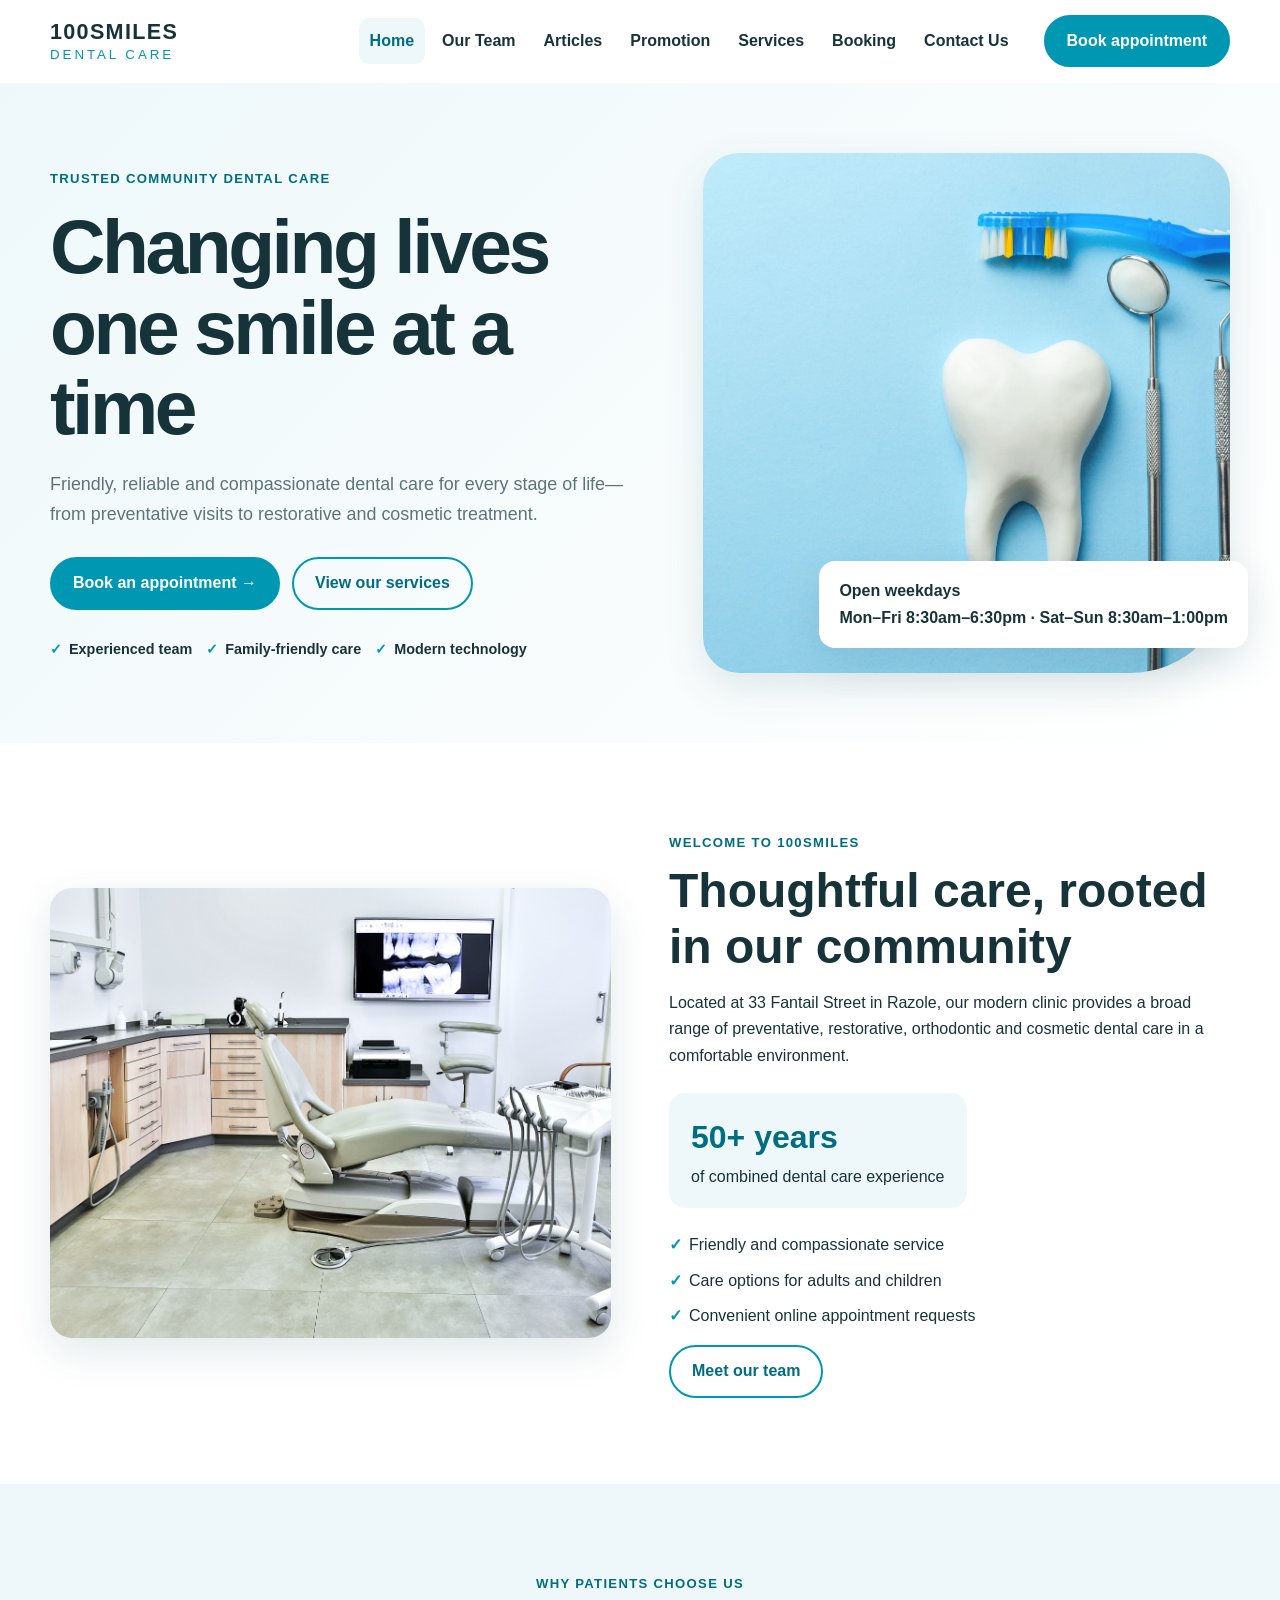
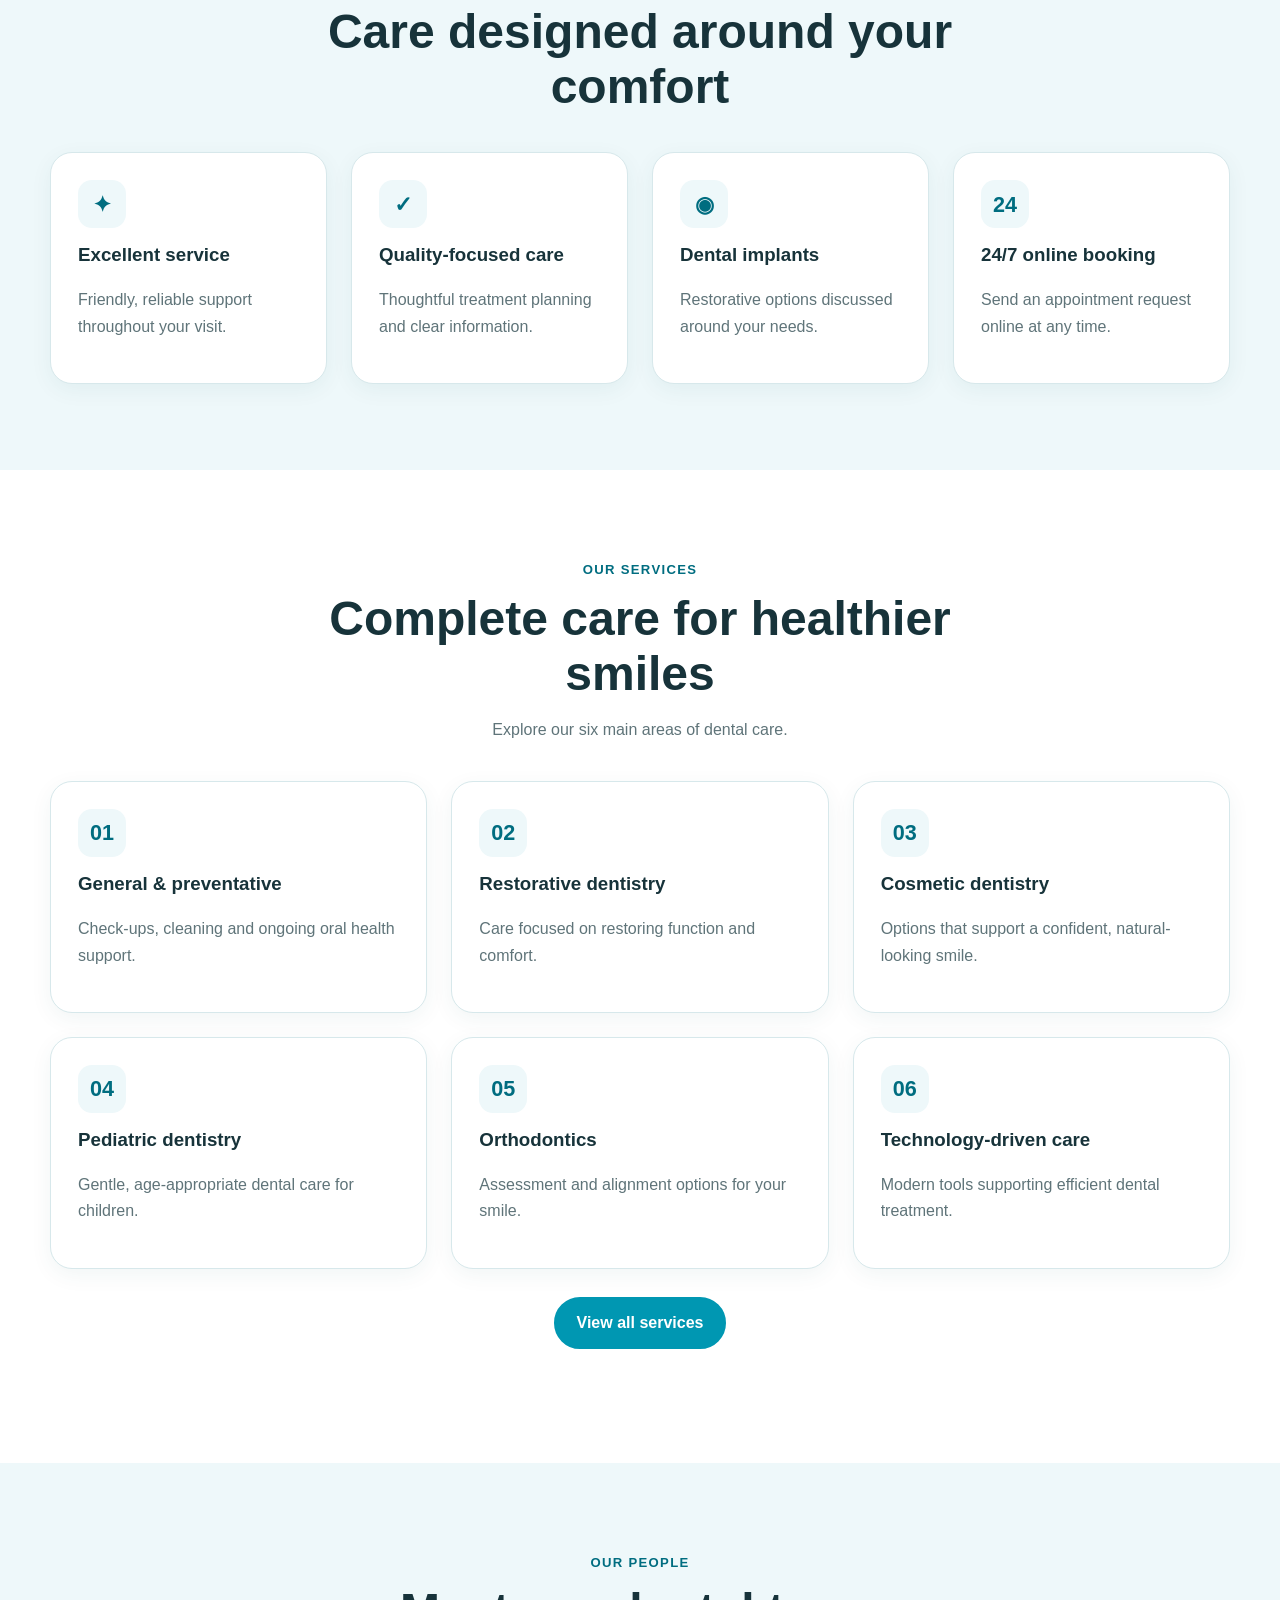
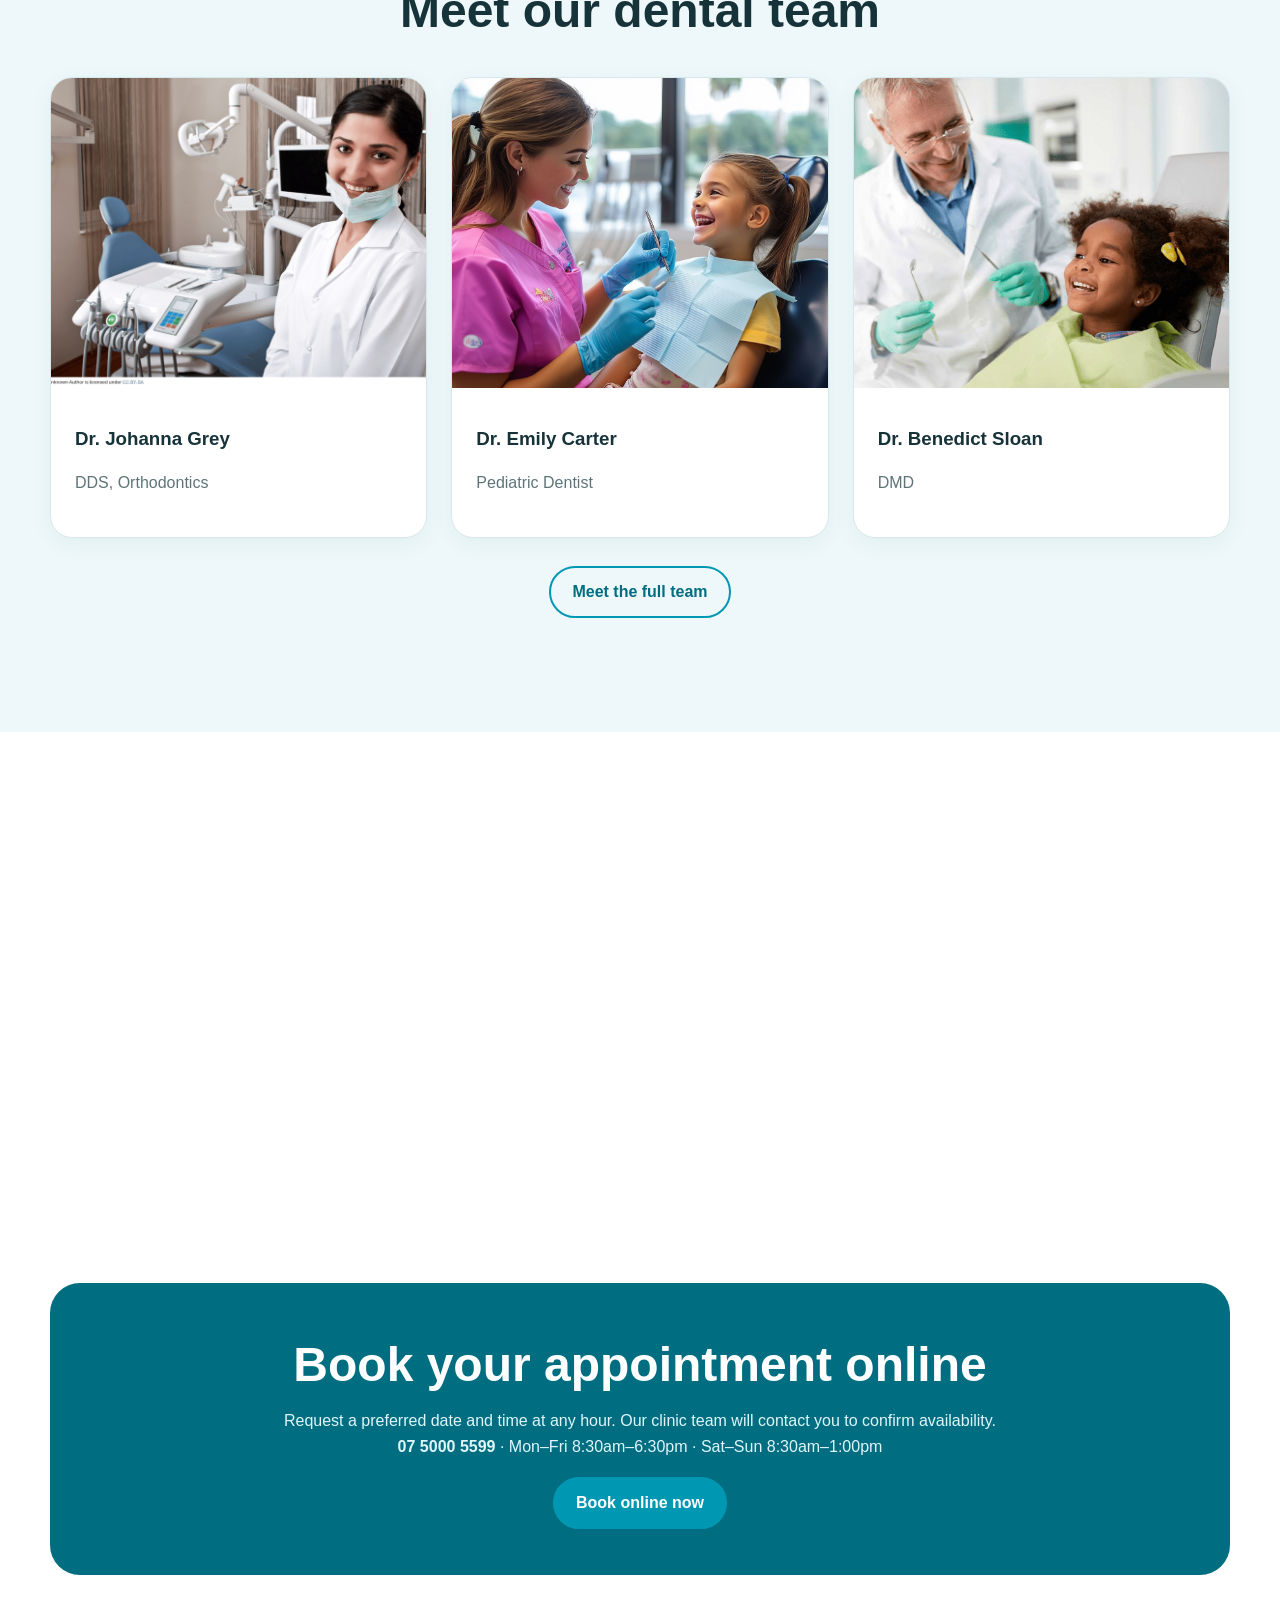
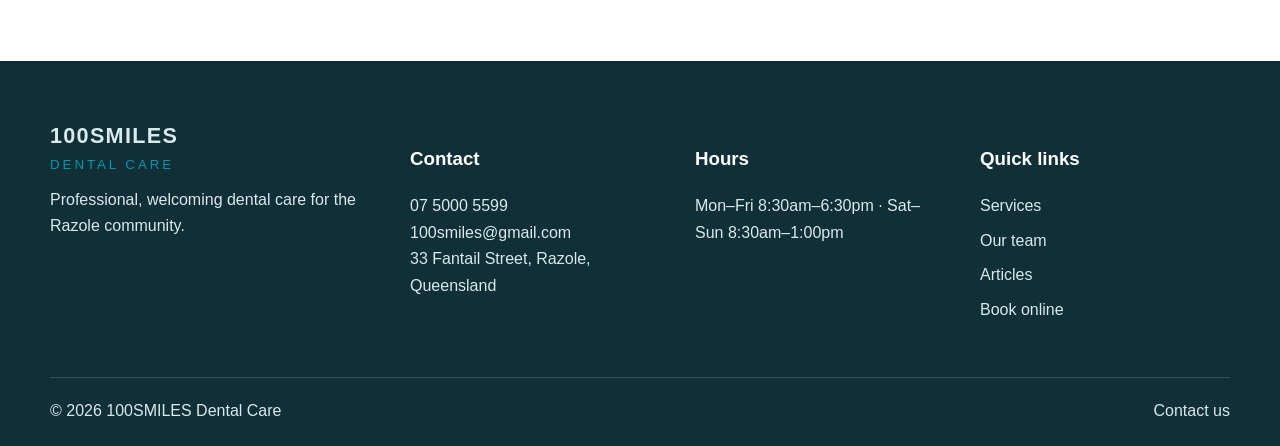
==== commit f35052ba: "Commit change" ====
--- a/index.html
+++ b/index.html
@@ -1,158 +1,9 @@
-<!DOCTYPE html>
-<html lang="en">
-
-<head>
-    <meta charset="UTF-8">
-    <meta name="viewport" content="width=device-width, initial-scale=1.0">
-    <title>100SMILES Dental Care</title>
-    <link rel="stylesheet" href="./CSS/styles.css">
-    <script src="./Java/script.js" defer></script>
-</head>
-
-<body>
-
-    <header>
-        <nav class="main-nav">
-            <div class="logo">
-                <h2>100SMILES</h2>
-                <p>DENTAL CARE</p>
-            </div>
-            <ul class="nav-links">
-                <li><a href="index.html">Home</a></li>
-                <li><a href="team.html">Our Team</a></li>
-                <li><a href="articles.html">Articles</a></li>
-                <li><a href="promotion.html">Promotion</a></li>
-                <li><a href="services.html">Services</a></li>
-                <li><a href="booking.html">Booking</a></li>
-                <li><a href="contact.html">Contact Us</a></li>
-            </ul>
-            <div class="hamburger">
-                <span></span>
-                <span></span>
-                <span></span>
-            </div>
-        </nav>
-
-
-        <div class="mobile-menu">
-            <ul>
-                <li><a href="index.html">Home</a></li>
-                <li><a href="team.html">Our Team</a></li>
-                <li><a href="articles.html">Articles</a></li>
-                <li><a href="promotion.html">Promotion</a></li>
-                <li><a href="services.html">Services</a></li>
-                <li><a href="booking.html">Booking</a></li>
-                <li><a href="contact.html">Contact Us</a></li>
-            </ul>
-        </div>
-
-
-        <div class="overlay"></div>
-    </header>
-
-
-    <section class="hero">
-        <div class="hero-image">
-            <img src="./Images/Images/homepage.jpeg" alt="Dental Care">
-        </div>
-        <div class="hero-content">
-            <div class="hero-text">
-                <h2>DENTAL<br>CARE</h2>
-                <p>Changing Lives One Smile At A Time</p>
-                <a href="services.html" class="btn">VIEW ALL SERVICES</a>
-            </div>
-        </div>
-    </section>
-
-    <section class="welcome">
-        <h2>Welcome to <span>100SMILES</span></h2>
-        <div class="divider"></div>
-        <p>A modern dental care facility located at 33 Fantail St. in Razole for over three decades, our roots in the
-            community run deep. Our unwavering dedication is to provide the best possible dental care for our patients.
-            With over 50 years of experience in dental care, we pride ourselves on offering friendly, reliable, and
-            compassionate services.</p>
-        <p>At 100SMILES Dental Care, we understand the diverse needs of our clients, and that's why we offer a
-            comprehensive range of dental services. From routine wellness check-ups and cleanings to dental implants,
-            orthodontics, and cosmetic dentistry, we provide a full spectrum of preventive and restorative care to keep
-            your smile healthy and beautiful.</p>
-    </section>
-
-
-    <section class="services">
-        <div class="service-box">
-            <div class="icon-container">
-                <span class="unicode-icon">🦷</span>
-            </div>
-            <h3>EXCELLENT SERVICES</h3>
-            <p>With over 50 years of experience in dental care, we pride ourselves on offering friendly, reliable, and
-                compassionate services for all your dental needs.</p>
-        </div>
-        <div class="service-box">
-            <div class="icon-container">
-                <span class="unicode-icon">🏆</span>
-            </div>
-            <h3>GUARANTEED WORK</h3>
-            <p>Our unwavering dedication is to provide the best possible dental care for our patients, ensuring quality
-                results with every procedure we perform.</p>
-        </div>
-        <div class="service-box">
-            <div class="icon-container">
-                <span class="unicode-icon">😁</span>
-            </div>
-            <h3>DENTAL IMPLANT</h3>
-            <p>From routine wellness check-ups and cleanings to dental implants, orthodontics, and cosmetic dentistry,
-                we provide a full spectrum of preventive and restorative care.</p>
-        </div>
-        <div class="service-box">
-            <div class="icon-container">
-                <span class="unicode-icon">⏰</span>
-            </div>
-            <h3>24/7 SERVICES</h3>
-            <p>Our dedicated team of dentists and support staff shares a profound commitment to dental health, ensuring
-                that our patients receive the attention and treatment they deserve.</p>
-        </div>
-    </section>
-
-
-
-    <section class="cta">
-        <h2>Book Your Appointment Online</h2>
-        <p>100SMILES Dental Care is thrilled to introduce our new online booking system, making appointment scheduling
-            more convenient than ever.</p>
-        <a href="booking.html" class="btn cta-btn">Book Online Now</a>
-    </section>
-
-
-    <footer>
-        <div class="footer-content">
-            <div class="contact-info">
-                <h3>Contact Us</h3>
-                <p><span class="unicode-icon"></span> 07 5000 5599</p>
-                <p><span class="unicode-icon"></span> <a href="/cdn-cgi/l/email-protection" class="__cf_email__"
-                        data-cfemail="5233363f3b3c12636262213f3b3e372136373c26333e313320377c313d3f7c3327">1000Smile@gmail.com</a>
-                </p>
-                <p><span class="unicode-icon"></span> 33 Fantail Street, Razole, Queensland</p>
-            </div>
-            <div class="hours">
-                <h3>Hours</h3>
-                <p>Monday – Friday: 8:30am - 6:30 PM</p>
-                <p>Saturday – Sunday: 8:30am-1pm</p>
-            </div>
-            <div class="quick-links">
-                <h3>Quick Links</h3>
-                <ul>
-                    <li><a href="services.html">Services</a></li>
-                    <li><a href="team.html">Our Team</a></li>
-                    <li><a href="articles.html">Articles</a></li>
-                    <li><a href="booking.html">Book Online</a></li>
-                </ul>
-            </div>
-        </div>
-        <div class="copyright">
-            <p>&copy; 2025 100SMILES Dental Care. All rights reserved.</p>
-        </div>
-    </footer>
-    <script data-cfasync="false" src="/cdn-cgi/scripts/5c5dd728/cloudflare-static/email-decode.min.js"></script>
-</body>
-
-</html>+<!doctype html><html lang="en"><head><meta charset="utf-8"><meta name="viewport" content="width=device-width,initial-scale=1"><meta name="description" content="Welcoming family dental care at 100SMILES Dental Care in Razole."><title>100SMILES Dental Care | Razole</title><link rel="stylesheet" href="CSS/styles.css"><script src="Java/script.js" defer></script></head><body>
+<a class="skip-link" href="#main">Skip to content</a><header class="site-header"><nav class="nav container" aria-label="Main navigation"><a class="brand" href="index.html"><strong>100SMILES</strong><small>DENTAL CARE</small></a><button class="nav-toggle" aria-expanded="false" aria-label="Open navigation"><span></span><span></span><span></span></button><ul class="nav-links"><li><a href="index.html">Home</a></li><li><a href="team.html">Our Team</a></li><li><a href="articles.html">Articles</a></li><li><a href="promotion.html">Promotion</a></li><li><a href="services.html">Services</a></li><li><a href="booking.html">Booking</a></li><li><a href="contact.html">Contact Us</a></li></ul><a class="btn" href="booking.html">Book appointment</a></nav></header>
+<main id="main"><section class="hero"><div class="container hero-grid"><div><span class="eyebrow">Trusted community dental care</span><h1>Changing lives one smile at a time</h1><p>Friendly, reliable and compassionate dental care for every stage of life—from preventative visits to restorative and cosmetic treatment.</p><div class="actions"><a class="btn" href="booking.html">Book an appointment →</a><a class="btn secondary" href="services.html">View our services</a></div><div class="trust-row"><span>Experienced team</span><span>Family-friendly care</span><span>Modern technology</span></div></div><div class="hero-visual"><img src="Images/Images/homepage.jpeg" alt="Dental professional caring for a patient"><div class="float-card">Open weekdays<br><span data-clinic="hours"></span></div></div></div></section>
+<section class="section reveal"><div class="container split"><img src="Images/Images/aboutus.jpeg" alt="Welcoming 100SMILES dental clinic"><div><span class="eyebrow">Welcome to 100SMILES</span><h2>Thoughtful care, rooted in our community</h2><p>Located at 33 Fantail Street in Razole, our modern clinic provides a broad range of preventative, restorative, orthodontic and cosmetic dental care in a comfortable environment.</p><div class="stat"><strong>50+ years</strong><span>of combined dental care experience</span></div><ul class="check-list"><li>Friendly and compassionate service</li><li>Care options for adults and children</li><li>Convenient online appointment requests</li></ul><a class="btn secondary" href="team.html">Meet our team</a></div></div></section>
+<section class="section soft"><div class="container"><div class="section-head"><span class="eyebrow">Why patients choose us</span><h2>Care designed around your comfort</h2></div><div class="grid four reveal"><article class="card"><span class="icon">✦</span><h3>Excellent service</h3><p>Friendly, reliable support throughout your visit.</p></article><article class="card"><span class="icon">✓</span><h3>Quality-focused care</h3><p>Thoughtful treatment planning and clear information.</p></article><article class="card"><span class="icon">◉</span><h3>Dental implants</h3><p>Restorative options discussed around your needs.</p></article><article class="card"><span class="icon">24</span><h3>24/7 online booking</h3><p>Send an appointment request online at any time.</p></article></div></div></section>
+<section class="section"><div class="container"><div class="section-head"><span class="eyebrow">Our services</span><h2>Complete care for healthier smiles</h2><p>Explore our six main areas of dental care.</p></div><div class="grid three reveal"><article class="card"><span class="icon">01</span><h3>General & preventative</h3><p>Check-ups, cleaning and ongoing oral health support.</p></article><article class="card"><span class="icon">02</span><h3>Restorative dentistry</h3><p>Care focused on restoring function and comfort.</p></article><article class="card"><span class="icon">03</span><h3>Cosmetic dentistry</h3><p>Options that support a confident, natural-looking smile.</p></article><article class="card"><span class="icon">04</span><h3>Pediatric dentistry</h3><p>Gentle, age-appropriate dental care for children.</p></article><article class="card"><span class="icon">05</span><h3>Orthodontics</h3><p>Assessment and alignment options for your smile.</p></article><article class="card"><span class="icon">06</span><h3>Technology-driven care</h3><p>Modern tools supporting efficient dental treatment.</p></article></div><div class="actions" style="justify-content:center"><a class="btn" href="services.html">View all services</a></div></div></section>
+<section class="section soft"><div class="container"><div class="section-head"><span class="eyebrow">Our people</span><h2>Meet our dental team</h2></div><div class="grid three reveal"><article class="card team-card"><img src="Images/Staff/Staff/Dr. Johanna Grey .png" alt="Dr. Johanna Grey"><div class="card-body"><h3>Dr. Johanna Grey</h3><p>DDS, Orthodontics</p></div></article><article class="card team-card"><img src="Images/Staff/Staff/Dr. Emily Carter.jpeg" alt="Dr. Emily Carter"><div class="card-body"><h3>Dr. Emily Carter</h3><p>Pediatric Dentist</p></div></article><article class="card team-card"><img src="Images/Staff/Staff/Dr Benedict Sloan.png" alt="Dr. Benedict Sloan"><div class="card-body"><h3>Dr. Benedict Sloan</h3><p>DMD</p></div></article></div><div class="actions" style="justify-content:center"><a class="btn secondary" href="team.html">Meet the full team</a></div></div></section>
+<section class="section"><div class="container"><div class="promo-strip reveal"><span class="badge">Promotion update</span><h2>Explore current clinic offers</h2><p>Promotion dates are checked automatically, so ended offers are never presented as active.</p><a class="btn" href="promotion.html">View promotions</a></div></div></section><section class="section"><div class="container cta"><h2>Book your appointment online</h2><p>Request a preferred date and time at any hour. Our clinic team will contact you to confirm availability.<br><strong data-clinic="phone"></strong> · <span data-clinic="hours"></span></p><a class="btn" href="booking.html">Book online now</a></div></section></main>
+<footer class="footer"><div class="container"><div class="footer-grid"><div><a class="brand" href="index.html"><strong>100SMILES</strong><small>DENTAL CARE</small></a><p>Professional, welcoming dental care for the Razole community.</p></div><div><h3>Contact</h3><p><a data-clinic="phone"></a><br><a data-clinic="email"></a><br><span data-clinic="address"></span></p></div><div><h3>Hours</h3><p data-clinic="hours"></p></div><div><h3>Quick links</h3><ul><li><a href="services.html">Services</a></li><li><a href="team.html">Our team</a></li><li><a href="articles.html">Articles</a></li><li><a href="booking.html">Book online</a></li></ul></div></div><div class="footer-bottom"><span>© <span data-year></span> 100SMILES Dental Care</span><a href="contact.html">Contact us</a></div></div></footer><button class="back-top" aria-label="Back to top">↑</button></body></html>
--- a/CSS/styles.css
+++ b/CSS/styles.css
@@ -1,2786 +1,5 @@
-/* Global Styles */
-* {
-    margin: 0;
-    padding: 0;
-    box-sizing: border-box;
-    font-family: "Arial", sans-serif;
-}
-
-body {
-    line-height: 1.6;
-    color: #333;
-    background-color: #f9fafb;
-    min-height: 100vh;
-    display: flex;
-    flex-direction: column;
-}
-
-main {
-    flex: 1;
-    padding: 20px;
-}
-
-.container {
-    max-width: 1200px;
-    margin: 0 auto;
-    padding: 0 20px;
-}
-
-a {
-    text-decoration: none;
-    color: #0097b2;
-    transition: color 0.3s ease;
-}
-
-a:hover {
-    color: #006d80;
-}
-
-h1,
-h2,
-h3,
-h4,
-h5,
-h6 {
-    margin-bottom: 15px;
-    color: #0097b2;
-    text-align: center;
-}
-
-p {
-    margin-bottom: 15px;
-}
-
-ul {
-    list-style-type: none;
-}
-
-img {
-    max-width: 100%;
-    height: auto;
-    border-radius: 5px;
-}
-
-/* Navigation */
-.main-nav {
-    display: flex;
-    justify-content: space-between;
-    align-items: center;
-    padding: 15px 5%;
-    border-bottom: 1px solid #eee;
-    background-color: #89cff0;
-    position: relative;
-}
-
-.logo {
-    display: flex;
-    flex-direction: column;
-    align-items: flex-start;
-}
-
-.logo h2 {
-    font-size: 24px;
-    margin-bottom: 0;
-    color: white;
-}
-
-.logo p {
-    font-size: 12px;
-    margin-bottom: 0;
-    color: white;
-}
-
-.nav-links {
-    display: flex;
-}
-
-.nav-links li {
-    margin-left: 30px;
-}
-
-.nav-links a {
-    color: white;
-    font-weight: 500;
-    transition: color 0.3s;
-    font-weight: bolder;
-}
-
-.nav-links a:hover,
-.nav-links a.active {
-    color: #033f63;
-}
-
-/* Hamburger Menu */
-.hamburger {
-    display: none;
-    cursor: pointer;
-    width: 30px;
-    height: 20px;
-    position: relative;
-    z-index: 100;
-}
-
-.hamburger span {
-    display: block;
-    position: absolute;
-    height: 3px;
-    width: 100%;
-    background: white;
-    border-radius: 3px;
-    opacity: 1;
-    left: 0;
-    transform: rotate(0deg);
-    transition: .25s ease-in-out;
-}
-
-.hamburger span:nth-child(1) {
-    top: 0px;
-}
-
-.hamburger span:nth-child(2) {
-    top: 8px;
-}
-
-.hamburger span:nth-child(3) {
-    top: 16px;
-}
-
-.hamburger.open span:nth-child(1) {
-    top: 8px;
-    transform: rotate(135deg);
-}
-
-.hamburger.open span:nth-child(2) {
-    opacity: 0;
-    left: -60px;
-}
-
-.hamburger.open span:nth-child(3) {
-    top: 8px;
-    transform: rotate(-135deg);
-}
-
-/* Mobile Menu */
-.mobile-menu {
-    position: fixed;
-    top: 0;
-    right: -100%;
-    width: 80%;
-    max-width: 300px;
-    height: 100%;
-    background-color: #89cff0;
-    z-index: 99;
-    padding-top: 70px;
-    transition: right 0.3s ease-in-out;
-    box-shadow: -5px 0 15px rgba(0, 0, 0, 0.1);
-    overflow-y: auto;
-}
-
-.mobile-menu.open {
-    right: 0;
-}
-
-.mobile-menu ul {
-    display: flex;
-    flex-direction: column;
-    padding: 20px;
-}
-
-.mobile-menu li {
-    margin: 15px 0;
-}
-
-.mobile-menu a {
-    color: white;
-    font-size: 18px;
-    font-weight: 500;
-    display: block;
-    padding: 10px 0;
-    border-bottom: 1px solid rgba(255, 255, 255, 0.2);
-}
-
-.mobile-menu a:hover,
-.mobile-menu a.active {
-    color: #033f63;
-}
-
-.overlay {
-    position: fixed;
-    top: 0;
-    left: 0;
-    width: 100%;
-    height: 100%;
-    background-color: rgba(0, 0, 0, 0.5);
-    z-index: 98;
-    display: none;
-}
-
-.overlay.open {
-    display: block;
-}
-
-/* Footer */
-footer {
-    text-align: center;
-    padding: 20px;
-    background-color: #89cff0;
-    border-top: 1px solid #eee;
-}
-
-footer p {
-    margin-bottom: 0;
-    color: white;
-}
-
-/* Buttons */
-.btn,
-.cta-button,
-.book-btn,
-.schedule-btn,
-.book-online-btn,
-.primary-btn,
-.secondary-btn,
-.submit-btn,
-.close-success-btn {
-    display: inline-block;
-    background-color: #0097b2;
-    color: white;
-    padding: 10px 20px;
-    border-radius: 5px;
-    font-weight: 500;
-    transition: background-color 0.3s, color 0.3s;
-    cursor: pointer;
-    text-decoration: none;
-}
-
-.btn:hover,
-.cta-button:hover,
-.book-btn:hover,
-.schedule-btn:hover,
-.book-online-btn:hover,
-.primary-btn:hover,
-.submit-btn:hover,
-.close-success-btn:hover {
-    background-color: #006d80;
-    color: white;
-}
-
-.btn-secondary,
-.secondary-btn {
-    background-color: white;
-    color: #0097b2;
-    border: 1px solid #0097b2;
-}
-
-.btn-secondary:hover,
-.secondary-btn:hover {
-    background-color: #f0f9fb;
-}
-
-/* Hero Sections */
-.hero-section {
-    background-color: #1e2a3a;
-    color: white;
-    padding: 80px 20px;
-    text-align: center;
-    position: relative;
-}
-
-.hero-content {
-    max-width: 800px;
-    margin: 0 auto;
-}
-
-.hero-content h1 {
-    font-size: 36px;
-    margin-bottom: 20px;
-    color: white;
-}
-
-.special-offer {
-    font-size: 18px;
-    margin-bottom: 30px;
-}
-
-/* Hero with Image */
-.hero {
-    position: relative;
-    width: 100%;
-    height: 600px;
-    overflow: hidden;
-}
-
-.hero-image {
-    position: absolute;
-    top: 0;
-    left: 0;
-    width: 100%;
-    height: 100%;
-    z-index: 1;
-}
-
-.hero-image img {
-    width: 100%;
-    height: 100%;
-    object-fit: cover;
-}
-
-.hero-overlay {
-    position: absolute;
-    top: 0;
-    left: 0;
-    width: 100%;
-    height: 100%;
-    background: linear-gradient(to right, rgba(42, 118, 153, 0.7), rgba(42, 118, 153, 0.7));
-    z-index: 2;
-    display: flex;
-    align-items: center;
-}
-
-.hero-text {
-    background-color: rgba(255, 255, 255, 0.8);
-    padding: 40px;
-    border-radius: 10px;
-    max-width: 500px;
-}
-
-.hero-text h2 {
-    font-size: 4rem;
-    color: #0097b2;
-    line-height: 1.1;
-    margin-bottom: 20px;
-}
-
-.hero-text p {
-    font-size: 1.2rem;
-    color: #555;
-    margin-bottom: 30px;
-}
-
-/* Services Section */
-.services-section {
-    max-width: 1200px;
-    margin: 60px auto;
-    padding: 0 20px;
-}
-
-.services-section h2 {
-    font-size: 32px;
-    margin-bottom: 40px;
-}
-
-.services-grid {
-    display: grid;
-    grid-template-columns: repeat(auto-fill, minmax(350px, 1fr));
-    gap: 30px;
-}
-
-.service-card {
-    background-color: #f9f9f9;
-    border-radius: 10px;
-    padding: 25px;
-    box-shadow: 0 3px 10px rgba(0, 0, 0, 0.1);
-}
-
-.service-card h3 {
-    font-size: 22px;
-    color: #0097b2;
-    margin-bottom: 15px;
-    text-align: left;
-}
-
-.service-card ul {
-    list-style-type: none;
-}
-
-.service-card li {
-    margin-bottom: 10px;
-    position: relative;
-    padding-left: 20px;
-}
-
-.service-card li:before {
-    content: "•";
-    color: #0097b2;
-    position: absolute;
-    left: 0;
-}
-
-.learn-more {
-    display: inline-block;
-    margin-top: 15px;
-    color: #0097b2;
-    font-weight: 500;
-}
-
-.learn-more:hover {
-    text-decoration: underline;
-}
-
-/* Services Boxes */
-.services {
-    display: flex;
-    flex-wrap: wrap;
-    justify-content: center;
-    gap: 20px;
-    padding: 60px 20px;
-    background-color: #89cff0;
-}
-
-.service-box {
-    flex: 1;
-    min-width: 250px;
-    max-width: 300px;
-    background-color: white;
-    padding: 30px 20px;
-    border-radius: 10px;
-    text-align: center;
-    box-shadow: 0 5px 15px rgba(0, 0, 0, 0.1);
-    transition: transform 0.3s;
-}
-
-.service-box:hover {
-    transform: translateY(-10px);
-}
-
-.icon-container {
-    width: 70px;
-    height: 70px;
-    background-color: #e6f7ff;
-    border-radius: 50%;
-    display: flex;
-    align-items: center;
-    justify-content: center;
-    margin: 0 auto 20px;
-}
-
-.service-box h3 {
-    color: #0097b2;
-    margin-bottom: 15px;
-}
-
-.service-box p {
-    color: #666;
-    font-size: 0.9rem;
-}
-
-/* Appointment Section */
-.appointment-section {
-    background-color: #1e2a3a;
-    color: white;
-    padding: 60px 20px;
-    text-align: center;
-    margin-top: 60px;
-}
-
-.appointment-section h2 {
-    font-size: 32px;
-    color: white;
-    margin-bottom: 15px;
-}
-
-.appointment-section p {
-    font-size: 18px;
-    margin-bottom: 30px;
-}
-
-/* CTA Section */
-.cta-section {
-    background-color: #f8f9fa;
-    padding: 60px 20px;
-    text-align: center;
-}
-
-.cta-section p {
-    max-width: 700px;
-    margin: 0 auto 30px;
-    color: #555;
-    text-align: center;
-    font-style: oblique;
-}
-
-.cta {
-    padding: 80px 20px;
-    background-color: white;
-    text-align: center;
-    color: #0097b2;
-}
-
-.cta h2 {
-    font-size: 2.2rem;
-    margin-bottom: 20px;
-}
-
-.cta p {
-    max-width: 800px;
-    margin: 0 auto 30px;
-    font-size: 1.1rem;
-}
-
-.cta-btn {
-    background-color: #0097b2;
-    color: white;
-    padding: 15px 30px;
-    font-size: 1.1rem;
-}
-
-/* Welcome Section */
-.welcome {
-    padding: 80px 20px;
-    max-width: 1000px;
-    margin: 0 auto;
-    text-align: center;
-}
-
-.welcome h2 {
-    font-size: 2.5rem;
-    color: #333;
-    margin-bottom: 20px;
-}
-
-.welcome span {
-    color: #0097b2;
-}
-
-.divider {
-    width: 80px;
-    height: 3px;
-    background-color: #0097b2;
-    margin: 0 auto 30px;
-}
-
-.welcome p {
-    color: #555;
-    margin-bottom: 20px;
-}
-
-/* Contact Page Styles */
-.contact-page {
-    background-color: #f9f9f9;
-}
-
-.contact-container {
-    max-width: 1200px;
-    margin: 0 auto;
-    padding: 40px 20px;
-}
-
-.contact-container h1 {
-    font-size: 32px;
-    margin-bottom: 30px;
-    color: #333;
-}
-
-.contact-content {
-    display: flex;
-    flex-wrap: wrap;
-    gap: 30px;
-    margin-bottom: 40px;
-}
-
-.contact-box {
-    flex: 1;
-    min-width: 300px;
-    background-color: #fff;
-    border-radius: 8px;
-    padding: 25px;
-    box-shadow: 0 2px 10px rgba(0, 0, 0, 0.05);
-}
-
-.contact-box h2 {
-    font-size: 22px;
-    color: #333;
-    margin-bottom: 20px;
-    text-align: left;
-    border-bottom: 1px solid #eee;
-    padding-bottom: 10px;
-}
-
-.contact-details li {
-    display: flex;
-    margin-bottom: 20px;
-    align-items: flex-start;
-}
-
-.contact-details i {
-    font-size: 18px;
-    color: #0097b2;
-    margin-right: 15px;
-    margin-top: 3px;
-}
-
-.contact-details strong {
-    display: block;
-    font-weight: 600;
-    margin-bottom: 5px;
-}
-
-.contact-details p {
-    margin-bottom: 0;
-}
-
-.hours-list {
-    margin-bottom: 30px;
-}
-
-.hours-item {
-    display: flex;
-    justify-content: space-between;
-    margin-bottom: 10px;
-    padding-bottom: 10px;
-    border-bottom: 1px dashed #eee;
-}
-
-.hours-item:last-child {
-    border-bottom: none;
-}
-
-.online-booking {
-    margin-top: 30px;
-    padding-top: 20px;
-    border-top: 1px solid #eee;
-}
-
-.online-booking h3 {
-    font-size: 18px;
-    color: #333;
-    text-align: left;
-    margin-bottom: 10px;
-}
-
-.map-container {
-    border-radius: 8px;
-    overflow: hidden;
-    box-shadow: 0 2px 10px rgba(0, 0, 0, 0.05);
-}
-
-/* New Promotions Page Styles */
-.promotions-container {
-    max-width: 1200px;
-    margin: 0 auto;
-    padding: 40px 20px;
-    background-color: #f9fafb;
-}
-
-/* Promotions Intro */
-.promotions-intro {
-    text-align: center;
-    max-width: 800px;
-    margin: 0 auto 30px;
-    line-height: 1.6;
-}
-
-.promotions-intro h1 {
-    font-size: 2rem;
-    color: #0097b2;
-    margin-bottom: 15px;
-    font-weight: 600;
-}
-
-.promotions-intro p {
-    color: #555;
-    font-size: 1rem;
-    margin-bottom: 0;
-}
-
-/* Special Banner */
-.special-banner {
-    background-color: #4a9cc9;
-    color: white;
-    text-align: center;
-    padding: 15px;
-    margin-bottom: 30px;
-    border-radius: 5px;
-}
-
-.special-banner h3 {
-    color: white;
-    margin-bottom: 5px;
-    font-size: 1.2rem;
-    font-weight: 600;
-}
-
-.special-banner p {
-    margin-bottom: 0;
-    font-size: 1rem;
-}
-
-/* Featured Promotion */
-.featured-promo {
-    display: flex;
-    background-color: white;
-    border-radius: 8px;
-    overflow: hidden;
-    box-shadow: 0 2px 8px rgba(0, 0, 0, 0.1);
-    margin-bottom: 40px;
-}
-
-.featured-promo-image {
-    flex: 0 0 40%;
-    overflow: hidden;
-}
-
-.featured-promo-image img {
-    width: 100%;
-    height: 100%;
-    object-fit: cover;
-    border-radius: 0;
-}
-
-.featured-promo-content {
-    flex: 1;
-    padding: 30px;
-}
-
-.featured-promo-content h3 {
-    color: #0097b2;
-    font-size: 1.5rem;
-    margin-bottom: 10px;
-    text-align: left;
-    font-weight: 600;
-}
-
-.featured-promo-date {
-    color: #0097b2;
-    font-size: 1.1rem;
-    margin-bottom: 15px;
-    font-weight: 500;
-}
-
-.featured-promo-description {
-    color: #444;
-    margin-bottom: 20px;
-}
-
-.featured-promo-details h4 {
-    color: #333;
-    font-size: 1rem;
-    margin-bottom: 10px;
-    text-align: left;
-    font-weight: 600;
-}
-
-.featured-promo-details ul {
-    list-style-type: disc;
-    padding-left: 20px;
-    margin-bottom: 20px;
-}
-
-.featured-promo-details li {
-    margin-bottom: 8px;
-    color: #444;
-}
-
-/* Promotion Cards Grid */
-.promo-cards-grid {
-    display: grid;
-    grid-template-columns: repeat(3, 1fr);
-    gap: 20px;
-    margin-bottom: 40px;
-}
-
-.promo-card {
-    background-color: white;
-    border-radius: 8px;
-    overflow: hidden;
-    box-shadow: 0 2px 8px rgba(0, 0, 0, 0.1);
-    height: 100%;
-    display: flex;
-    flex-direction: column;
-}
-
-.promo-card-content {
-    padding: 20px;
-    display: flex;
-    flex-direction: column;
-    height: 100%;
-}
-
-.promo-card h3 {
-    color: #0097b2;
-    font-size: 1.2rem;
-    margin-bottom: 10px;
-    text-align: left;
-    font-weight: 600;
-}
-
-.promo-highlight {
-    color: #0097b2;
-    font-size: 1.1rem;
-    margin-bottom: 15px;
-    font-weight: 500;
-}
-
-.promo-details {
-    flex-grow: 1;
-    margin-bottom: 15px;
-}
-
-.promo-details p {
-    color: #444;
-    margin-bottom: 10px;
-    font-size: 0.95rem;
-}
-
-.promo-details ul {
-    list-style-type: disc;
-    padding-left: 20px;
-    margin-bottom: 15px;
-}
-
-.promo-details li {
-    margin-bottom: 5px;
-    color: #444;
-    font-size: 0.95rem;
-}
-
-.promo-button {
-    display: inline-block;
-    background-color: #4a9cc9;
-    color: white;
-    padding: 10px 20px;
-    border-radius: 5px;
-    text-decoration: none;
-    font-weight: 500;
-    transition: background-color 0.3s;
-    text-align: center;
-    margin-bottom: 10px;
-}
-
-.promo-button:hover {
-    background-color: #3a7ca9;
-}
-
-.promo-disclaimer {
-    color: #777;
-    font-size: 0.8rem;
-    font-style: italic;
-    margin-bottom: 0;
-}
-
-/* Technologies Section */
-.technologies-section {
-    background-color: #f0f9fb;
-    padding: 40px;
-    border-radius: 8px;
-    margin-bottom: 40px;
-}
-
-.technologies-section h2 {
-    color: #0097b2;
-    font-size: 1.5rem;
-    margin-bottom: 15px;
-    font-weight: 600;
-}
-
-.technologies-section>p {
-    color: #444;
-    text-align: center;
-    max-width: 800px;
-    margin: 0 auto 30px;
-}
-
-.tech-cards-grid {
-    display: grid;
-    grid-template-columns: repeat(3, 1fr);
-    gap: 20px;
-    margin-bottom: 30px;
-}
-
-.tech-card {
-    background-color: white;
-    border-radius: 8px;
-    overflow: hidden;
-    box-shadow: 0 2px 8px rgba(0, 0, 0, 0.1);
-    height: 100%;
-}
-
-.tech-image {
-    height: 180px;
-    overflow: hidden;
-}
-
-.tech-image img {
-    width: 100%;
-    height: 100%;
-    object-fit: cover;
-    border-radius: 0;
-}
-
-.tech-card h3 {
-    color: #0097b2;
-    font-size: 1.1rem;
-    margin: 15px 15px 10px;
-    text-align: left;
-    font-weight: 600;
-}
-
-.tech-card p {
-    color: #444;
-    font-size: 0.9rem;
-    padding: 0 15px 15px;
-    margin-bottom: 0;
-}
-
-.tech-button-container {
-    text-align: center;
-}
-
-/* Questions Section */
-.questions-section {
-    background-color: white;
-    padding: 30px;
-    border-radius: 8px;
-    box-shadow: 0 2px 8px rgba(0, 0, 0, 0.1);
-}
-
-.questions-section h2 {
-    color: #0097b2;
-    font-size: 1.5rem;
-    margin-bottom: 20px;
-    font-weight: 600;
-}
-
-.contact-info-grid {
-    display: grid;
-    grid-template-columns: repeat(2, 1fr);
-    gap: 20px;
-}
-
-.contact-info-item h4 {
-    color: #333;
-    font-size: 1rem;
-    margin-bottom: 5px;
-    text-align: left;
-    font-weight: 600;
-}
-
-.contact-info-item p {
-    color: #444;
-    margin-bottom: 5px;
-}
-
-/* Responsive Design */
-@media (max-width: 992px) {
-    .featured-promo {
-        flex-direction: column;
-    }
-
-    .featured-promo-image {
-        height: 250px;
-    }
-
-    .promo-cards-grid {
-        grid-template-columns: repeat(2, 1fr);
-    }
-
-    .tech-cards-grid {
-        grid-template-columns: repeat(2, 1fr);
-    }
-}
-
-@media (max-width: 768px) {
-    .promo-cards-grid {
-        grid-template-columns: 1fr;
-    }
-
-    .tech-cards-grid {
-        grid-template-columns: 1fr;
-    }
-
-    .contact-info-grid {
-        grid-template-columns: 1fr;
-    }
-}
-
-@media (max-width: 576px) {
-    .promotions-container {
-        padding: 20px 15px;
-    }
-
-    .featured-promo-content {
-        padding: 20px;
-    }
-
-    .technologies-section {
-        padding: 20px;
-    }
-
-    .questions-section {
-        padding: 20px;
-    }
-}
-
-/* Tech Section */
-.tech-section {
-    background-color: #f0f9fb;
-    padding: 60px 20px;
-    margin: 50px 0;
-    text-align: center;
-    border-radius: 15px;
-}
-
-.tech-container {
-    max-width: 1200px;
-    margin: 0 auto;
-    padding: 0;
-}
-
-.tech-container h2 {
-    font-size: 2rem;
-    color: #0097b2;
-    margin-bottom: 20px;
-    position: relative;
-    padding-bottom: 15px;
-    display: inline-block;
-}
-
-.tech-container h2:after {
-    content: "";
-    position: absolute;
-    bottom: 0;
-    left: 50%;
-    transform: translateX(-50%);
-    width: 70px;
-    height: 3px;
-    background-color: #0097b2;
-}
-
-.tech-container>p {
-    max-width: 800px;
-    margin: 0 auto 40px;
-    color: #555;
-    font-size: 1.1rem;
-}
-
-.tech-grid {
-    display: grid;
-    grid-template-columns: repeat(3, 1fr);
-    gap: 30px;
-    margin-bottom: 40px;
-}
-
-.tech-item {
-    background-color: white;
-    padding: 30px;
-    border-radius: 15px;
-    box-shadow: 0 5px 15px rgba(0, 0, 0, 0.08);
-    transition: transform 0.3s ease, box-shadow 0.3s ease;
-    text-align: left;
-}
-
-.tech-item:hover {
-    transform: translateY(-8px);
-    box-shadow: 0 12px 25px rgba(0, 0, 0, 0.12);
-}
-
-.tech-image {
-    margin-bottom: 20px;
-    height: 200px;
-    overflow: hidden;
-    border-radius: 10px;
-}
-
-.tech-image img {
-    width: 100%;
-    height: 100%;
-    object-fit: cover;
-    transition: transform 0.5s ease;
-}
-
-.tech-item:hover .tech-image img {
-    transform: scale(1.05);
-}
-
-.tech-item h3 {
-    color: #0097b2;
-    margin-bottom: 15px;
-    font-size: 1.3rem;
-    text-align: left;
-}
-
-.tech-item p {
-    color: #444;
-    line-height: 1.6;
-}
-
-/* Team Page Styles */
-.team-header {
-    text-align: center;
-    margin-bottom: 40px;
-    padding: 20px;
-}
-
-.team-header h1 {
-    font-size: 36px;
-    margin-bottom: 20px;
-    color: #000;
-    font-weight: bold;
-}
-
-.team-header p {
-    max-width: 800px;
-    margin: 0 auto;
-    color: #555;
-    line-height: 1.8;
-}
-
-.team-grid {
-    display: grid;
-    grid-template-columns: repeat(auto-fill, minmax(300px, 1fr));
-    gap: 30px;
-    margin-top: 40px;
-}
-
-.team-card {
-    background-color: #f9f9f9;
-    border-radius: 10px;
-    overflow: hidden;
-    box-shadow: 0 3px 10px rgba(0, 0, 0, 0.1);
-    transition: transform 0.3s ease, box-shadow 0.3s ease;
-    display: flex;
-    flex-direction: column;
-    height: 100%;
-}
-
-.team-card:hover {
-    transform: translateY(-5px);
-    box-shadow: 0 5px 15px rgba(0, 0, 0, 0.2);
-}
-
-.team-image {
-    height: 250px;
-    overflow: hidden;
-}
-
-.team-image img {
-    width: 100%;
-    height: 100%;
-    object-fit: cover;
-    transition: transform 0.5s ease;
-}
-
-.team-card:hover .team-image img {
-    transform: scale(1.05);
-}
-
-.team-content {
-    padding: 20px;
-    flex-grow: 1;
-    display: flex;
-    flex-direction: column;
-}
-
-.team-content h3 {
-    font-size: 20px;
-    margin-bottom: 5px;
-    color: #0097b2;
-    text-align: left;
-}
-
-.team-content h4 {
-    font-size: 16px;
-    color: #555;
-    margin-bottom: 15px;
-    font-weight: normal;
-    text-align: left;
-}
-
-.team-content p {
-    font-size: 14px;
-    color: #666;
-    line-height: 1.6;
-    flex-grow: 1;
-}
-
-/* Articles Page Styles */
-.featured-articles {
-    padding: 60px 0;
-}
-
-.featured-articles h2 {
-    font-size: 2rem;
-    margin-bottom: 40px;
-    text-align: center;
-}
-
-.articles-grid {
-    display: grid;
-    grid-template-columns: repeat(auto-fill, minmax(280px, 1fr));
-    gap: 30px;
-}
-
-.article-card {
-    background: white;
-    border-radius: 10px;
-    overflow: hidden;
-    box-shadow: 0 5px 15px rgba(0, 0, 0, 0.05);
-    transition: transform 0.3s ease, box-shadow 0.3s ease;
-}
-
-.article-card:hover {
-    transform: translateY(-5px);
-    box-shadow: 0 10px 25px rgba(0, 0, 0, 0.1);
-}
-
-.article-image {
-    height: 200px;
-    overflow: hidden;
-}
-
-.article-image img {
-    width: 100%;
-    height: 100%;
-    object-fit: cover;
-    transition: transform 0.5s ease;
-}
-
-.article-card:hover .article-image img {
-    transform: scale(1.05);
-}
-
-.article-content {
-    padding: 20px;
-}
-
-.article-content h3 {
-    font-size: 1.2rem;
-    margin-bottom: 10px;
-    color: #0097b2;
-}
-
-.article-content p {
-    color: #666;
-    margin-bottom: 15px;
-}
-
-.read-more {
-    font-weight: 600;
-    display: inline-flex;
-    align-items: center;
-    color: #0097b2;
-}
-
-.read-more i {
-    margin-left: 5px;
-    transition: transform 0.3s ease;
-}
-
-.read-more:hover i {
-    transform: translateX(5px);
-}
-
-/* Newsletter Section */
-.newsletter {
-    background-color: #f0f4ff;
-    padding: 60px 0;
-}
-
-.newsletter-content {
-    max-width: 600px;
-    margin: 0 auto;
-    text-align: center;
-}
-
-.newsletter-content i {
-    font-size: 3rem;
-    color: #0097b2;
-    margin-bottom: 20px;
-}
-
-.newsletter-content h2 {
-    font-size: 2rem;
-    margin-bottom: 15px;
-}
-
-.newsletter-content p {
-    margin-bottom: 25px;
-    color: #666;
-}
-
-.newsletter-form {
-    display: flex;
-    max-width: 500px;
-    margin: 0 auto;
-}
-
-.newsletter-form input {
-    flex: 1;
-    padding: 12px 15px;
-    border: 1px solid #ddd;
-    border-radius: 50px 0 0 50px;
-    font-size: 1rem;
-    outline: none;
-}
-
-.newsletter-form button {
-    border-radius: 0 50px 50px 0;
-    padding: 0 25px;
-    border: none;
-    cursor: pointer;
-}
-
-/* Booking Page Styles */
-.booking-container {
-    max-width: 1200px;
-    margin: 0 auto;
-    padding: 40px 20px;
-}
-
-.booking-header {
-    text-align: center;
-    margin-bottom: 40px;
-}
-
-.booking-header h1 {
-    font-size: 32px;
-    margin-bottom: 10px;
-}
-
-.booking-content {
-    display: flex;
-    flex-wrap: wrap;
-    gap: 30px;
-}
-
-.booking-info {
-    flex: 1;
-    min-width: 300px;
-}
-
-.booking-info h2 {
-    font-size: 24px;
-    margin-bottom: 20px;
-    text-align: left;
-}
-
-.booking-info ul {
-    margin-bottom: 30px;
-}
-
-.booking-info li {
-    margin-bottom: 10px;
-}
-
-.booking-announcement {
-    background-color: #f0f9fb;
-    padding: 20px;
-    border-radius: 8px;
-    margin-bottom: 30px;
-}
-
-.booking-announcement h3 {
-    font-size: 18px;
-    margin-bottom: 10px;
-    text-align: left;
-}
-
-.booking-contact {
-    margin-top: 30px;
-}
-
-.booking-contact h3 {
-    font-size: 18px;
-    margin-bottom: 10px;
-    text-align: left;
-}
-
-.booking-form {
-    flex: 2;
-    min-width: 400px;
-    background-color: #f9f9f9;
-    padding: 30px;
-    border-radius: 8px;
-}
-
-.form-group {
-    margin-bottom: 20px;
-}
-
-.form-group label {
-    display: block;
-    margin-bottom: 8px;
-    font-weight: 600;
-}
-
-.form-group input,
-.form-group select,
-.form-group textarea {
-    width: 100%;
-    padding: 10px;
-    border: 1px solid #ddd;
-    border-radius: 4px;
-    font-size: 16px;
-}
-
-.form-group textarea {
-    resize: vertical;
-    min-height: 100px;
-}
-
-.form-row {
-    display: flex;
-    gap: 20px;
-}
-
-.form-row .form-group {
-    flex: 1;
-}
-
-.checkbox-group {
-    display: flex;
-    align-items: center;
-}
-
-.checkbox-group input {
-    width: auto;
-    margin-right: 10px;
-}
-
-.checkbox-group label {
-    margin-bottom: 0;
-}
-
-.form-note {
-    font-size: 14px;
-    color: #666;
-    margin-top: 20px;
-}
-
-.discount-note {
-    font-weight: bold;
-    color: #0097b2;
-    margin-top: 10px;
-}
-
-.success-message {
-    position: fixed;
-    top: 0;
-    left: 0;
-    width: 100%;
-    height: 100%;
-    background-color: rgba(0, 0, 0, 0.5);
-    display: flex;
-    align-items: center;
-    justify-content: center;
-    z-index: 1000;
-    display: none;
-}
-
-.success-content {
-    background-color: white;
-    padding: 40px;
-    border-radius: 10px;
-    max-width: 500px;
-    text-align: center;
-}
-
-.success-icon {
-    width: 80px;
-    height: 80px;
-    background-color: #4caf50;
-    color: white;
-    border-radius: 50%;
-    display: flex;
-    align-items: center;
-    justify-content: center;
-    font-size: 40px;
-    margin: 0 auto 20px;
-}
-
-.success-title {
-    font-size: 24px;
-    margin-bottom: 20px;
-}
-
-.success-details {
-    margin-top: 20px;
-    color: #666;
-}
-
-.discount-reminder {
-    font-weight: bold;
-    color: #0097b2;
-    margin: 20px 0;
-}
-
-/* Confirmation Page Styles */
-.confirmation-container {
-    max-width: 800px;
-    margin: 0 auto;
-    padding: 40px 20px;
-}
-
-.confirmation-card {
-    background-color: white;
-    border-radius: 10px;
-    box-shadow: 0 3px 15px rgba(0, 0, 0, 0.1);
-    padding: 40px;
-    text-align: center;
-}
-
-.confirmation-icon {
-    width: 100px;
-    height: 100px;
-    background-color: #4caf50;
-    color: white;
-    border-radius: 50%;
-    display: flex;
-    align-items: center;
-    justify-content: center;
-    font-size: 50px;
-    margin: 0 auto 30px;
-}
-
-.confirmation-title {
-    color: #0097b2;
-    font-size: 28px;
-    margin-bottom: 20px;
-}
-
-.confirmation-message {
-    color: #555;
-    font-size: 18px;
-    margin-bottom: 30px;
-    line-height: 1.6;
-}
-
-.confirmation-details {
-    background-color: #f9f9f9;
-    border-radius: 8px;
-    padding: 20px;
-    margin-bottom: 30px;
-    text-align: left;
-}
-
-.confirmation-details h3 {
-    color: #0097b2;
-    margin-bottom: 15px;
-    text-align: left;
-}
-
-.detail-item {
-    display: flex;
-    margin-bottom: 10px;
-}
-
-.detail-label {
-    font-weight: 600;
-    width: 150px;
-    color: #333;
-}
-
-.detail-value {
-    flex: 1;
-    color: #555;
-}
-
-.confirmation-note {
-    background-color: #e6f7ff;
-    border-left: 4px solid #0097b2;
-    padding: 15px;
-    margin: 30px 0;
-    text-align: left;
-    border-radius: 0 5px 5px 0;
-}
-
-.confirmation-note h3 {
-    color: #0097b2;
-    margin-bottom: 10px;
-    text-align: left;
-}
-
-.button-group {
-    display: flex;
-    gap: 15px;
-    justify-content: center;
-    margin-top: 30px;
-}
-
-.print-btn {
-    display: inline-flex;
-    align-items: center;
-    gap: 8px;
-    margin-top: 20px;
-    color: #0097b2;
-    font-size: 14px;
-    cursor: pointer;
-    border: none;
-    background: none;
-}
-
-.print-btn:hover {
-    text-decoration: underline;
-}
-
-/* Features Section */
-.features {
-    padding: 60px 5%;
-    background-color: #f9f9f9;
-}
-
-.features-grid {
-    display: grid;
-    grid-template-columns: repeat(auto-fit, minmax(300px, 1fr));
-    gap: 30px;
-}
-
-.feature-card {
-    background-color: white;
-    border-radius: 8px;
-    padding: 30px;
-    box-shadow: 0 5px 15px rgba(0, 0, 0, 0.05);
-    transition: transform 0.3s;
-}
-
-.feature-card:hover {
-    transform: translateY(-5px);
-}
-
-.feature-card h3 {
-    font-size: 20px;
-    margin-bottom: 15px;
-    color: #0097b2;
-}
-
-.feature-card p {
-    color: #666;
-}
-
-/* Footer Extended */
-.footer-content {
-    display: flex;
-    flex-wrap: wrap;
-    justify-content: space-between;
-    max-width: 1200px;
-    margin: 0 auto 40px;
-    gap: 30px;
-}
-
-.contact-info,
-.hours,
-.quick-links {
-    flex: 1;
-    min-width: 250px;
-}
-
-.footer-content h3 {
-    margin-bottom: 20px;
-    font-size: 1.3rem;
-}
-
-.footer-content p {
-    margin-bottom: 10px;
-}
-
-.contact-info .unicode-icon {
-    margin-right: 10px;
-    font-size: 18px;
-}
-
-.quick-links ul li {
-    margin-bottom: 10px;
-}
-
-.quick-links ul li a {
-    color: white;
-    transition: color 0.3s;
-}
-
-.quick-links ul li a:hover {
-    color: #033f63;
-}
-
-.copyright {
-    text-align: center;
-    padding-top: 20px;
-    border-top: 1px solid rgba(255, 255, 255, 0.2);
-}
-
-/* Unicode Icon Styles */
-.unicode-icon {
-    font-size: 30px;
-    line-height: 1;
-}
-
-/* Responsive Design */
-@media (max-width: 992px) {
-    .hero-content {
-        flex-direction: column;
-    }
-
-    .hero-text {
-        padding: 40px 20px;
-        text-align: center;
-    }
-
-    .hero-text h2 {
-        font-size: 3rem;
-    }
-
-    .tech-grid {
-        grid-template-columns: repeat(2, 1fr);
-    }
-
-    .team-grid {
-        grid-template-columns: repeat(2, 1fr);
-    }
-
-    .featured-promotion {
-        flex-direction: row;
-    }
-
-    .featured-promotion .promotion-image {
-        flex: 1;
-        height: auto;
-    }
-
-    .featured-promotion .promotion-content {
-        flex: 1;
-    }
-
-    /* Show hamburger menu on tablets */
-    .hamburger {
-        display: block;
-    }
-
-    .nav-links {
-        display: none;
-    }
-}
-
-@media (max-width: 768px) {
-    .main-nav {
-        flex-direction: column;
-        padding: 15px;
-    }
-
-    .logo {
-        margin-bottom: 15px;
-    }
-
-    .nav-links {
-        margin-bottom: 15px;
-        display: none;
-    }
-
-    .nav-links li {
-        margin-left: 15px;
-        margin-right: 15px;
-    }
-
-    .hero {
-        height: 500px;
-    }
-
-    .hero-text {
-        max-width: 90%;
-        padding: 30px;
-    }
-
-    .hero-text h2 {
-        font-size: 2.5rem;
-    }
-
-    .service-box {
-        min-width: 100%;
-    }
-
-    .services-grid {
-        grid-template-columns: 1fr;
-    }
-
-    .contact-content {
-        flex-direction: column;
-    }
-
-    .contact-box {
-        width: 100%;
-    }
-
-    .newsletter-form {
-        flex-direction: column;
-    }
-
-    .newsletter-form input {
-        border-radius: 50px;
-        margin-bottom: 10px;
-    }
-
-    .newsletter-form button {
-        border-radius: 50px;
-        width: 100%;
-    }
-
-    .hero-section {
-        height: 250px;
-    }
-
-    .hours-item {
-        flex-direction: column;
-    }
-
-    .button-group {
-        flex-direction: column;
-    }
-
-    .detail-item {
-        flex-direction: column;
-    }
-
-    .detail-label {
-        width: 100%;
-        margin-bottom: 5px;
-    }
-
-    /* Adjust hamburger position */
-    .main-nav {
-        position: relative;
-        flex-direction: row;
-        justify-content: space-between;
-        align-items: center;
-    }
-
-    .hamburger {
-        display: block;
-        position: absolute;
-        right: 20px;
-        top: 50%;
-        transform: translateY(-50%);
-    }
-
-    .logo {
-        margin-bottom: 0;
-    }
-}
-
-@media (max-width: 576px) {
-    .nav-links {
-        flex-direction: column;
-        align-items: center;
-        display: none;
-    }
-
-    .nav-links li {
-        margin: 5px 0;
-    }
-
-    .hero-content h1 {
-        font-size: 28px;
-    }
-
-    .hero-buttons {
-        flex-direction: column;
-    }
-
-    .confirmation-card {
-        padding: 30px 20px;
-    }
-
-    .contact-container h1,
-    .hero-section h1,
-    .featured-articles h2,
-    .newsletter-content h2 {
-        font-size: 26px;
-    }
-
-    .tech-grid {
-        grid-template-columns: 1fr;
-    }
-
-    .team-grid {
-        grid-template-columns: 1fr;
-    }
-
-    .team-image {
-        height: 200px;
-    }
-
-    .mobile-menu-btn {
-        display: block;
-    }
-
-    .booking-form {
-        min-width: 100%;
-    }
-
-    .form-row {
-        flex-direction: column;
-        gap: 10px;
-    }
-}
-
-@media print {
-
-    .main-nav,
-    .button-group,
-    .print-btn,
-    footer,
-    .hamburger,
-    .mobile-menu,
-    .overlay {
-        display: none;
-    }
-
-    .confirmation-container {
-        padding: 0;
-    }
-
-    .confirmation-card {
-        box-shadow: none;
-        padding: 20px 0;
-    }
-}
-
-/* Add these responsive styles for the article page */
-
-/* Article Container Styles */
-.article-container {
-    max-width: 1000px;
-    margin: 0 auto;
-    padding: 40px 20px;
-}
-
-.article-header {
-    margin-bottom: 30px;
-    text-align: center;
-}
-
-.article-header h1 {
-    font-size: 2.5rem;
-    margin-bottom: 10px;
-    color: #0097b2;
-    line-height: 1.2;
-}
-
-.article-date {
-    color: #666;
-    font-style: italic;
-}
-
-.article-content {
-    line-height: 1.8;
-}
-
-.article-image {
-    margin-bottom: 30px;
-    border-radius: 8px;
-    overflow: hidden;
-    box-shadow: 0 3px 10px rgba(0, 0, 0, 0.1);
-}
-
-.article-image img {
-    width: 100%;
-    height: auto;
-    display: block;
-}
-
-.article-content h2 {
-    color: #0097b2;
-    margin-top: 40px;
-    margin-bottom: 20px;
-    font-size: 1.8rem;
-    text-align: left;
-}
-
-.article-content p {
-    margin-bottom: 20px;
-    color: #333;
-}
-
-.article-cta {
-    background-color: #f0f9fb;
-    padding: 30px;
-    border-radius: 8px;
-    margin: 50px 0 30px;
-    text-align: center;
-}
-
-.article-cta h3 {
-    color: #0097b2;
-    margin-bottom: 15px;
-    font-size: 1.5rem;
-}
-
-.article-cta p {
-    margin-bottom: 20px;
-}
-
-.article-navigation {
-    margin-top: 40px;
-    padding-top: 20px;
-    border-top: 1px solid #eee;
-}
-
-.back-to-articles {
-    display: inline-flex;
-    align-items: center;
-    color: #0097b2;
-    font-weight: 500;
-    transition: color 0.3s;
-}
-
-.back-to-articles:hover {
-    color: #006d80;
-}
-
-/* Footer Responsive Styles */
-.footer-content {
-    display: flex;
-    flex-wrap: wrap;
-    justify-content: space-between;
-    gap: 30px;
-    padding: 0 20px;
-}
-
-.footer-section {
-    flex: 1;
-    min-width: 250px;
-}
-
-.footer-section h3 {
-    color: white;
-    margin-bottom: 15px;
-    font-size: 1.2rem;
-    text-align: left;
-}
-
-.footer-section p {
-    margin-bottom: 10px;
-    color: white;
-}
-
-.footer-section ul {
-    list-style: none;
-    padding: 0;
-}
-
-.footer-section ul li {
-    margin-bottom: 10px;
-}
-
-.footer-section ul li a {
-    color: white;
-    transition: color 0.3s;
-}
-
-.footer-section ul li a:hover {
-    color: #033f63;
-}
-
-.footer-bottom {
-    text-align: center;
-    padding-top: 20px;
-    margin-top: 20px;
-    border-top: 1px solid rgba(255, 255, 255, 0.2);
-}
-
-/* Responsive Media Queries */
-@media (max-width: 992px) {
-    .article-header h1 {
-        font-size: 2rem;
-    }
-
-    .article-content h2 {
-        font-size: 1.5rem;
-    }
-}
-
-@media (max-width: 768px) {
-    .article-container {
-        padding: 30px 15px;
-    }
-
-    .article-header h1 {
-        font-size: 1.8rem;
-    }
-
-    .article-content h2 {
-        font-size: 1.3rem;
-        margin-top: 30px;
-    }
-
-    .article-cta {
-        padding: 20px;
-    }
-
-    .footer-section {
-        flex: 100%;
-        margin-bottom: 20px;
-    }
-}
-
-@media (max-width: 576px) {
-    .article-container {
-        padding: 20px 15px;
-    }
-
-    .article-header h1 {
-        font-size: 1.5rem;
-    }
-
-    .article-date {
-        font-size: 0.9rem;
-    }
-
-    .article-content p {
-        font-size: 0.95rem;
-    }
-
-    .article-content h2 {
-        font-size: 1.2rem;
-        margin-top: 25px;
-        margin-bottom: 15px;
-    }
-
-    .article-cta {
-        padding: 15px;
-        margin: 30px 0 20px;
-    }
-
-    .article-cta h3 {
-        font-size: 1.2rem;
-    }
-
-    .article-navigation {
-        margin-top: 30px;
-    }
-}
-
-/* Add these styles for the article hero section */
-.article-hero {
-    position: relative;
-    width: 100%;
-    height: 400px;
-    overflow: hidden;
-}
-
-.article-hero-image {
-    position: absolute;
-    top: 0;
-    left: 0;
-    width: 100%;
-    height: 100%;
-}
-
-.article-hero-image img {
-    width: 100%;
-    height: 100%;
-    object-fit: cover;
-    object-position: center;
-}
-
-.article-hero-overlay {
-    position: absolute;
-    top: 0;
-    left: 0;
-    width: 100%;
-    height: 100%;
-    background: linear-gradient(rgba(0, 0, 0, 0.5), rgba(0, 0, 0, 0.7));
-    display: flex;
-    align-items: center;
-    justify-content: center;
-    padding: 0 20px;
-}
-
-.article-hero-content {
-    text-align: center;
-    color: white;
-    max-width: 800px;
-}
-
-.article-hero-content h1 {
-    font-size: 2.5rem;
-    margin-bottom: 15px;
-    color: white;
-    text-shadow: 1px 1px 3px rgba(0, 0, 0, 0.5);
-}
-
-.article-hero-content p {
-    font-size: 1.5rem;
-    margin-bottom: 15px;
-    color: white;
-    text-shadow: 1px 1px 3px rgba(0, 0, 0, 0.5);
-}
-
-.article-hero-content .article-date {
-    font-style: italic;
-    font-size: 1rem;
-    display: block;
-    margin-top: 10px;
-    color: rgba(255, 255, 255, 0.8);
-}
-
-/* Update article container styles */
-.article-container {
-    max-width: 800px;
-    margin: 40px auto;
-    padding: 0 20px;
-}
-
-.article-content {
-    line-height: 1.8;
-}
-
-.article-content h2 {
-    color: #0097b2;
-    margin-top: 40px;
-    margin-bottom: 20px;
-    font-size: 1.8rem;
-    text-align: left;
-}
-
-.article-content p {
-    margin-bottom: 20px;
-    color: #333;
-}
-
-/* Responsive styles for article hero */
-@media (max-width: 992px) {
-    .article-hero {
-        height: 350px;
-    }
-
-    .article-hero-content h1 {
-        font-size: 2rem;
-    }
-
-    .article-hero-content p {
-        font-size: 1.2rem;
-    }
-}
-
-@media (max-width: 768px) {
-    .article-hero {
-        height: 300px;
-    }
-
-    .article-hero-content h1 {
-        font-size: 1.8rem;
-    }
-
-    .article-hero-content p {
-        font-size: 1.1rem;
-    }
-}
-
-@media (max-width: 576px) {
-    .article-hero {
-        height: 250px;
-    }
-
-    .article-hero-content h1 {
-        font-size: 1.5rem;
-    }
-
-    .article-hero-content p {
-        font-size: 1rem;
-    }
-
-    .article-hero-content .article-date {
-        font-size: 0.8rem;
-    }
-}
-
-/* Add these styles for the new promotion card design */
-.promo-card {
-    background-color: white;
-    border-radius: 15px;
-    overflow: hidden;
-    box-shadow: 0 5px 20px rgba(0, 0, 0, 0.1);
-    margin-bottom: 50px;
-    transition: transform 0.3s ease, box-shadow 0.3s ease;
-    display: flex;
-    flex-direction: column;
-}
-
-.promo-card:hover {
-    transform: translateY(-8px);
-    box-shadow: 0 15px 30px rgba(0, 0, 0, 0.15);
-}
-
-.promo-card-image {
-    width: 100%;
-    height: 350px;
-    overflow: hidden;
-    position: relative;
-}
-
-.promo-card-image:after {
-    content: "";
-    position: absolute;
-    bottom: 0;
-    left: 0;
-    width: 100%;
-    height: 100px;
-    background: linear-gradient(to top, rgba(0, 0, 0, 0.3), transparent);
-}
-
-.promo-card-image img {
-    width: 100%;
-    height: 100%;
-    object-fit: cover;
-    object-position: center;
-    transition: transform 0.5s ease;
-}
-
-.promo-card:hover .promo-card-image img {
-    transform: scale(1.05);
-}
-
-.promo-card-content {
-    padding: 35px;
-    position: relative;
-}
-
-.promo-card-title {
-    color: #0097b2;
-    font-size: 28px;
-    margin-bottom: 10px;
-    font-weight: 600;
-}
-
-.promo-card-subtitle {
-    color: #0097b2;
-    font-size: 22px;
-    margin-bottom: 25px;
-    font-weight: 500;
-}
-
-.promo-card-description {
-    margin-bottom: 25px;
-    line-height: 1.7;
-    color: #444;
-    font-size: 1.05rem;
-}
-
-.promo-card-list-title {
-    font-weight: 600;
-    margin-bottom: 15px;
-    color: #333;
-    font-size: 1.1rem;
-}
-
-.promo-card-list {
-    list-style-type: disc;
-    padding-left: 20px;
-    margin-bottom: 30px;
-}
-
-.promo-card-list li {
-    margin-bottom: 12px;
-    line-height: 1.5;
-    color: #444;
-    position: relative;
-    padding-left: 5px;
-}
-
-.promo-card-button {
-    display: inline-block;
-    background: linear-gradient(135deg, #0097b2, #006d80);
-    color: white;
-    padding: 14px 30px;
-    border-radius: 50px;
-    font-weight: 500;
-    text-decoration: none;
-    transition: all 0.3s ease;
-    margin-bottom: 20px;
-    box-shadow: 0 4px 10px rgba(0, 151, 178, 0.3);
-    text-transform: uppercase;
-    letter-spacing: 0.5px;
-    font-size: 1rem;
-}
-
-.promo-card-button:hover {
-    background: linear-gradient(135deg, #006d80, #0097b2);
-    box-shadow: 0 6px 15px rgba(0, 151, 178, 0.4);
-    transform: translateY(-3px);
-}
-
-.promo-card-disclaimer {
-    font-size: 14px;
-    color: #777;
-    font-style: italic;
-}
-
-/* Improved Contact Box */
-.contact-box {
-    background-color: white;
-    padding: 35px;
-    border-radius: 15px;
-    box-shadow: 0 5px 20px rgba(0, 0, 0, 0.08);
-    margin-top: 50px;
-}
-
-.contact-box h3 {
-    color: #0097b2;
-    margin-bottom: 20px;
-    font-size: 1.5rem;
-    text-align: left;
-    position: relative;
-    padding-bottom: 10px;
-}
-
-.contact-box h3:after {
-    content: "";
-    position: absolute;
-    bottom: 0;
-    left: 0;
-    width: 50px;
-    height: 2px;
-    background-color: #0097b2;
-}
-
-.contact-box p {
-    margin-bottom: 12px;
-    color: #444;
-}
-
-.contact-box strong {
-    color: #333;
-    font-weight: 600;
-}
-
-/* Responsive Adjustments */
-@media (max-width: 1200px) {
-    .tech-grid {
-        grid-template-columns: repeat(3, 1fr);
-    }
-}
-
-@media (max-width: 992px) {
-    .promotions-intro h1 {
-        font-size: 2.2rem;
-    }
-
-    .promo-card-image {
-        height: 300px;
-    }
-
-    .promo-card-content {
-        padding: 30px;
-    }
-
-    .promo-card-title {
-        font-size: 24px;
-    }
-
-    .promo-card-subtitle {
-        font-size: 20px;
-    }
-
-    .tech-grid {
-        grid-template-columns: repeat(2, 1fr);
-    }
-
-    .promotions-grid {
-        grid-template-columns: repeat(2, 1fr);
-    }
-}
-
-@media (max-width: 768px) {
-    .promotions-intro h1 {
-        font-size: 2rem;
-    }
-
-    .special-banner h3 {
-        font-size: 1.3rem;
-    }
-
-    .special-banner p {
-        font-size: 1rem;
-    }
-
-    .promo-card-image {
-        height: 250px;
-    }
-
-    .promo-card-content {
-        padding: 25px;
-    }
-
-    .promo-card-title {
-        font-size: 22px;
-    }
-
-    .promo-card-subtitle {
-        font-size: 18px;
-    }
-
-    .promo-card-button {
-        padding: 12px 25px;
-        font-size: 0.9rem;
-    }
-
-    .tech-grid {
-        grid-template-columns: 1fr;
-        gap: 25px;
-    }
-
-    .tech-container h2 {
-        font-size: 1.8rem;
-    }
-
-    .promotions-grid {
-        grid-template-columns: 1fr;
-        gap: 25px;
-    }
-
-    .contact-box {
-        padding: 25px;
-    }
-}
-
-@media (max-width: 576px) {
-    .promotions-container {
-        padding: 30px 15px;
-    }
-
-    .promotions-intro h1 {
-        font-size: 1.8rem;
-    }
-
-    .promotions-intro p {
-        font-size: 1rem;
-    }
-
-    .special-banner {
-        padding: 15px;
-    }
-
-    .special-banner h3 {
-        font-size: 1.2rem;
-    }
-
-    .special-banner p {
-        font-size: 0.9rem;
-    }
-
-    .promo-card-image {
-        height: 200px;
-    }
-
-    .promo-card-content {
-        padding: 20px;
-    }
-
-    .promo-card-title {
-        font-size: 20px;
-    }
-
-    .promo-card-subtitle {
-        font-size: 16px;
-        margin-bottom: 15px;
-    }
-
-    .promo-card-description {
-        font-size: 0.95rem;
-        margin-bottom: 15px;
-    }
-
-    .promo-card-list-title {
-        font-size: 1rem;
-    }
-
-    .promo-card-list li {
-        margin-bottom: 8px;
-    }
-
-    .promo-card-button {
-        display: block;
-        text-align: center;
-        padding: 12px 20px;
-        font-size: 0.9rem;
-    }
-
-    .tech-item {
-        padding: 20px;
-    }
-
-    .tech-image {
-        height: 180px;
-    }
-
-    .contact-box {
-        padding: 20px;
-    }
-
-    .contact-box h3 {
-        font-size: 1.3rem;
-    }
-}
-
-/* Enhanced Free Dental Checkup Layout */
-.featured-promo-container {
-    margin-bottom: 40px;
-}
-
-.limited-time-banner {
-    background-color: #4a9cc9;
-    color: white;
-    text-align: center;
-    padding: 15px;
-    border-radius: 5px 5px 0 0;
-    margin-bottom: 0;
-}
-
-.limited-time-banner h3 {
-    color: white;
-    margin-bottom: 5px;
-    font-size: 1.2rem;
-    font-weight: 600;
-}
-
-.limited-time-banner p {
-    margin-bottom: 0;
-    font-size: 1rem;
-}
-
-.featured-promo {
-    display: flex;
-    background-color: white;
-    border-radius: 0 0 8px 8px;
-    overflow: hidden;
-    box-shadow: 0 2px 8px rgba(0, 0, 0, 0.1);
-}
-
-.featured-promo-image {
-    flex: 0 0 40%;
-    overflow: hidden;
-    display: flex;
-    align-items: center;
-    justify-content: center;
-    background-color: #f5f5f5;
-}
-
-.featured-promo-image img {
-    width: 100%;
-    height: 100%;
-    object-fit: cover;
-    border-radius: 0;
-}
-
-.featured-promo-content {
-    flex: 1;
-    padding: 30px;
-}
-
-.featured-promo-title {
-    color: #0097b2;
-    font-size: 1.8rem;
-    margin-bottom: 10px;
-    text-align: left;
-    font-weight: 600;
-}
-
-.featured-promo-date {
-    color: #0097b2;
-    font-size: 1.1rem;
-    margin-bottom: 15px;
-    font-weight: 500;
-}
-
-.featured-promo-description {
-    color: #444;
-    margin-bottom: 20px;
-    line-height: 1.6;
-}
-
-.featured-promo-details h4 {
-    color: #333;
-    font-size: 1.1rem;
-    margin-bottom: 10px;
-    text-align: left;
-    font-weight: 600;
-}
-
-.featured-promo-list {
-    list-style-type: none;
-    padding-left: 0;
-    margin-bottom: 25px;
-}
-
-.featured-promo-list li {
-    margin-bottom: 10px;
-    color: #444;
-    padding-left: 25px;
-    position: relative;
-}
-
-.featured-promo-list li:before {
-    content: "✓";
-    color: #4a9cc9;
-    position: absolute;
-    left: 0;
-    font-weight: bold;
-}
-
-.featured-promo-button {
-    display: inline-block;
-    background-color: #4a9cc9;
-    color: white;
-    padding: 12px 25px;
-    border-radius: 5px;
-    text-decoration: none;
-    font-weight: 500;
-    transition: background-color 0.3s, transform 0.2s;
-    text-align: center;
-    margin-bottom: 15px;
-    font-size: 1rem;
-}
-
-.featured-promo-button:hover {
-    background-color: #3a7ca9;
-    transform: translateY(-2px);
-}
-
-.featured-promo-disclaimer {
-    color: #777;
-    font-size: 0.85rem;
-    font-style: italic;
-    margin-bottom: 0;
-}
-
-/* Responsive adjustments for featured promo */
-@media (max-width: 992px) {
-    .featured-promo {
-        flex-direction: column;
-    }
-
-    .featured-promo-image {
-        height: 250px;
-        width: 100%;
-    }
-
-    .featured-promo-title {
-        font-size: 1.6rem;
-    }
-}
-
-@media (max-width: 576px) {
-    .featured-promo-content {
-        padding: 20px;
-    }
-
-    .featured-promo-title {
-        font-size: 1.4rem;
-    }
-
-    .featured-promo-date {
-        font-size: 1rem;
-    }
-
-    .featured-promo-description {
-        font-size: 0.95rem;
-    }
-
-    .featured-promo-list li {
-        font-size: 0.95rem;
-        margin-bottom: 8px;
-    }
-
-    .featured-promo-button {
-        width: 100%;
-        padding: 12px 15px;
-    }
-}+:root{--primary:#0097b2;--primary-dark:#006d80;--accent:#4a9cc9;--ink:#17333a;--muted:#5f7479;--surface:#fff;--soft:#eef8fa;--line:#d7e8eb;--shadow:0 14px 40px rgba(18,77,89,.12);--radius:22px;--container:1180px}
+*{box-sizing:border-box}html{scroll-behavior:smooth}body{margin:0;font-family:Inter,Segoe UI,Arial,sans-serif;color:var(--ink);line-height:1.65;background:#fff}body.menu-open{overflow:hidden}img{max-width:100%;display:block}a{color:var(--primary-dark)}button,input,select,textarea{font:inherit}.container{width:min(var(--container),calc(100% - 40px));margin:auto}.skip-link{position:fixed;left:16px;top:-60px;z-index:999;background:var(--ink);color:#fff;padding:10px 16px;border-radius:8px}.skip-link:focus{top:12px}.site-header{position:sticky;top:0;z-index:100;background:rgba(255,255,255,.94);backdrop-filter:blur(14px);border-bottom:1px solid transparent;transition:.25s}.site-header.scrolled{box-shadow:0 8px 28px rgba(18,77,89,.1);border-color:var(--line)}.nav{min-height:82px;display:flex;align-items:center;gap:24px}.brand{text-decoration:none;line-height:1;color:var(--ink);margin-right:auto}.brand strong{font-size:1.35rem;letter-spacing:.06em}.brand small{display:block;color:var(--primary);letter-spacing:.22em;margin-top:6px}.nav-links{display:flex;align-items:center;gap:6px;list-style:none;margin:0;padding:0}.nav-links a{display:block;padding:10px 11px;color:var(--ink);text-decoration:none;font-weight:650;border-radius:10px}.nav-links a:hover,.nav-links a.active{color:var(--primary-dark);background:var(--soft)}.nav-toggle{display:none;border:0;background:transparent;width:46px;height:46px;border-radius:10px}.nav-toggle span{display:block;width:24px;height:2px;background:var(--ink);margin:5px auto}.btn{display:inline-flex;align-items:center;justify-content:center;gap:8px;min-height:48px;padding:11px 21px;border:2px solid var(--primary);border-radius:999px;background:var(--primary);color:#fff;text-decoration:none;font-weight:750;cursor:pointer;transition:.2s}.btn:hover{background:var(--primary-dark);border-color:var(--primary-dark);transform:translateY(-2px)}.btn.secondary{background:transparent;color:var(--primary-dark)}.btn.secondary:hover{background:var(--soft)}.btn[disabled]{opacity:.55;cursor:not-allowed;transform:none}.hero{padding:70px 0;background:linear-gradient(135deg,var(--soft),#fff);overflow:hidden}.hero-grid{display:grid;grid-template-columns:1.05fr .95fr;gap:70px;align-items:center}.eyebrow,.badge{display:inline-flex;align-items:center;gap:7px;color:var(--primary-dark);font-weight:750;font-size:.82rem;letter-spacing:.1em;text-transform:uppercase}.hero h1,.page-hero h1{font-size:clamp(2.6rem,6vw,5rem);line-height:1.05;letter-spacing:-.045em;margin:15px 0 22px}.hero p{font-size:1.12rem;color:var(--muted);max-width:620px}.actions{display:flex;flex-wrap:wrap;gap:12px;margin:28px 0}.trust-row{display:flex;flex-wrap:wrap;gap:14px;font-size:.9rem;font-weight:650}.trust-row span:before,.check-list li:before{content:'✓';color:var(--primary);font-weight:900;margin-right:7px}.hero-visual{position:relative}.hero-visual>img{width:100%;height:520px;object-fit:cover;border-radius:36px 36px 100px 36px;box-shadow:var(--shadow)}.float-card{position:absolute;right:-18px;bottom:25px;background:#fff;padding:17px 20px;border-radius:16px;box-shadow:var(--shadow);font-weight:700}.page-hero{padding:58px 0;background:var(--soft);border-bottom:1px solid var(--line)}.page-hero h1{font-size:clamp(2.4rem,5vw,4.2rem);margin-bottom:12px}.page-hero p{max-width:700px;color:var(--muted);font-size:1.08rem}.breadcrumb{font-size:.88rem}.section{padding:86px 0}.section.soft{background:var(--soft)}.section-head{max-width:720px;margin:0 auto 38px;text-align:center}.section-head h2,.split h2,.cta h2{font-size:clamp(2rem,4vw,3rem);line-height:1.15;margin:8px 0 14px}.section-head p{color:var(--muted)}.grid{display:grid;gap:24px}.grid.three{grid-template-columns:repeat(3,1fr)}.grid.four{grid-template-columns:repeat(4,1fr)}.card{background:#fff;border:1px solid var(--line);border-radius:var(--radius);padding:27px;box-shadow:0 6px 22px rgba(18,77,89,.06);transition:.25s}.card:hover{transform:translateY(-5px);box-shadow:var(--shadow)}.card h3{margin:12px 0 8px}.card p{color:var(--muted)}.icon{display:grid;place-items:center;width:48px;height:48px;border-radius:14px;background:var(--soft);color:var(--primary-dark);font-size:1.35rem;font-weight:800}.split{display:grid;grid-template-columns:1fr 1fr;gap:58px;align-items:center}.split img{width:100%;height:450px;object-fit:cover;border-radius:var(--radius);box-shadow:var(--shadow)}.stat{display:inline-flex;flex-direction:column;padding:18px 22px;background:var(--soft);border-radius:16px;margin:8px 0}.stat strong{font-size:2rem;color:var(--primary-dark)}.check-list{padding:0;list-style:none}.check-list li{margin:9px 0}.team-card{padding:0;overflow:hidden}.team-card img{width:100%;height:310px;object-fit:cover}.team-card .card-body{padding:24px}.team-card details{border-top:1px solid var(--line);padding-top:12px}.team-card summary,.accordion summary{cursor:pointer;font-weight:750;color:var(--primary-dark)}.promo-strip,.cta{background:var(--primary-dark);color:#fff;border-radius:30px;padding:46px}.promo-strip p,.cta p{color:#dff7fb}.cta{text-align:center}.filters{display:flex;flex-wrap:wrap;gap:10px;justify-content:center;margin-bottom:28px}.filter-btn{border:1px solid var(--line);background:#fff;padding:10px 16px;border-radius:999px;color:var(--ink);cursor:pointer;font-weight:700}.filter-btn.active{background:var(--primary);color:#fff;border-color:var(--primary)}.search{display:block;width:min(560px,100%);margin:0 auto 22px}.search,input,select,textarea{width:100%;border:1px solid #b9d3d8;border-radius:12px;padding:13px 14px;background:#fff;color:var(--ink)}textarea{resize:vertical}label{font-weight:700;display:block;margin-bottom:6px}.field{margin-bottom:18px}.field-row{display:grid;grid-template-columns:1fr 1fr;gap:16px}.required{color:#a33333}.error-text{color:#a33333;font-size:.85rem;min-height:1.2em;margin-top:3px}.invalid{border-color:#a33333!important}.form-card{padding:34px}.notice,.alert{padding:14px 16px;border-radius:12px;background:var(--soft);border-left:4px solid var(--primary);margin:18px 0}.alert[hidden]{display:none}.status{display:inline-block;padding:6px 10px;border-radius:999px;background:var(--soft);font-weight:800;font-size:.78rem}.status.expired{background:#eee;color:#666}.article-card,.tech-card{padding:0;overflow:hidden}.article-card img,.tech-card img{width:100%;height:220px;object-fit:cover}.article-card .card-body,.tech-card .card-body{padding:24px}.meta{font-size:.82rem;color:var(--primary-dark);font-weight:700}.hidden{display:none!important}.footer{background:#102f36;color:#d9e9ec;padding:64px 0 22px}.footer-grid{display:grid;grid-template-columns:1.3fr 1fr 1fr 1fr;gap:35px}.footer h3{color:#fff}.footer a{color:#d9e9ec;text-decoration:none}.footer ul{list-style:none;padding:0}.footer li{margin:8px 0}.footer-bottom{border-top:1px solid rgba(255,255,255,.15);margin-top:38px;padding-top:20px;display:flex;justify-content:space-between}.back-top{position:fixed;right:20px;bottom:20px;width:46px;height:46px;border:0;border-radius:50%;background:var(--primary);color:#fff;box-shadow:var(--shadow);cursor:pointer;opacity:0;pointer-events:none}.back-top.show{opacity:1;pointer-events:auto}.reveal{opacity:0;transform:translateY(18px);transition:.55s}.reveal.visible{opacity:1;transform:none}:focus-visible{outline:3px solid #e0a839;outline-offset:3px}
+@media(max-width:980px){.nav-links,.nav>.btn{display:none}.nav-toggle{display:block}.nav-links.open{position:fixed;display:flex;flex-direction:column;align-items:stretch;top:82px;left:0;right:0;padding:22px;background:#fff;box-shadow:var(--shadow)}.hero-grid,.split{grid-template-columns:1fr}.hero-visual{max-width:650px}.grid.four{grid-template-columns:repeat(2,1fr)}.grid.three{grid-template-columns:repeat(2,1fr)}.footer-grid{grid-template-columns:repeat(2,1fr)}}
+@media(max-width:620px){.container{width:min(100% - 28px,var(--container))}.hero,.section{padding:58px 0}.hero-grid{gap:35px}.hero-visual>img{height:360px}.float-card{right:10px}.grid.three,.grid.four,.footer-grid,.field-row{grid-template-columns:1fr}.promo-strip,.cta,.form-card{padding:28px 22px}.footer-bottom{display:block}.actions .btn{width:100%}}
+@media(prefers-reduced-motion:reduce){*,*:before,*:after{scroll-behavior:auto!important;transition:none!important;animation:none!important}.reveal{opacity:1;transform:none}}
